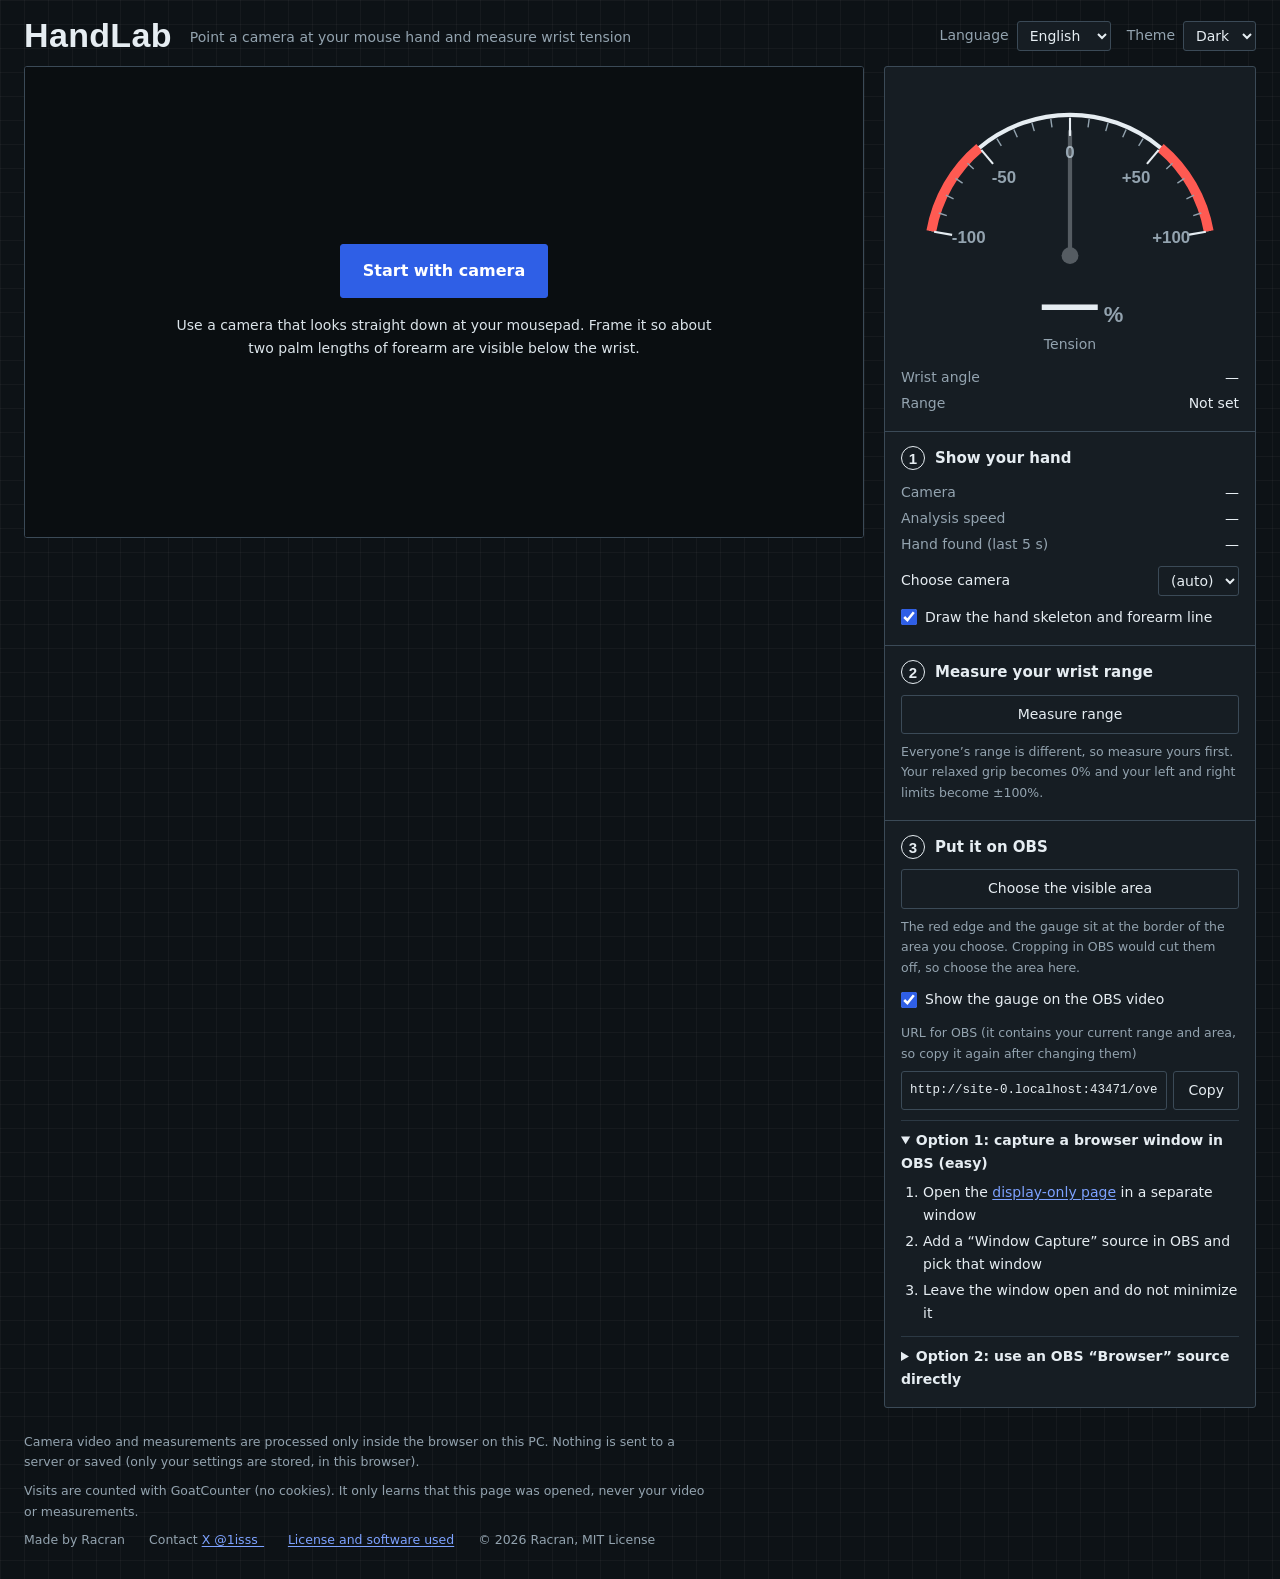
==== index.html @ 4a79c4e6 "Count visits to the control page with GoatCounter (no cookies) Co-Authored-By: Claude Fable 5.2 <nor" ====
<!doctype html>
<html lang="en">
<head>
<meta charset="utf-8">
<meta name="viewport" content="width=device-width, initial-scale=1">
<title>HandLab — measure wrist tension while you aim</title>
<meta name="description" data-t-content="page.desc" content="Point a webcam at your mouse hand and see how far your wrist is bent, live. Everything runs in your browser and no video is sent anywhere. Works as an OBS overlay.">
<meta property="og:title" content="HandLab — measure wrist tension while you aim">
<meta property="og:description" content="Point a webcam at your mouse hand and see how far your wrist is bent, live. Everything runs in your browser and no video is sent anywhere. Works as an OBS overlay.">
<meta property="og:type" content="website">
<meta property="og:url" content="https://aveleage.github.io/handlab/">
<link rel="icon" href="data:image/svg+xml,%3Csvg xmlns='http://www.w3.org/2000/svg' viewBox='0 0 32 32'%3E%3Crect width='32' height='32' rx='4' fill='%23f6f8f9'/%3E%3Cpath d='M5 24a11 11 0 0 1 22 0' fill='none' stroke='%2313232d' stroke-width='3'/%3E%3Cpath d='M16 24l6-13' stroke='%23d12f2a' stroke-width='3' stroke-linecap='round'/%3E%3Ccircle cx='16' cy='24' r='2.6' fill='%2313232d'/%3E%3C/svg%3E">
<script>try { document.documentElement.dataset.theme = (JSON.parse(localStorage.getItem("handlab.v1") || "{}").theme) || "dark"; } catch (e) { document.documentElement.dataset.theme = "dark"; }</script>
<!-- 訪問の回数だけを数える（GoatCounter。Cookie なし）。操作画面にだけ入れる。localhost では数えない（count.js の仕様） -->
<script data-goatcounter="https://racran.goatcounter.com/count" async src="https://gc.zgo.at/count.js"></script>
<link rel="stylesheet" href="style.css">
</head>
<body>
<header class="top">
  <h1 class="wordmark">HandLab</h1>
  <p data-t="head.tagline"></p>
  <div class="prefs">
    <label>Language <select id="langSel"></select></label>
    <label>Theme <select id="themeSel"><option value="dark">Dark</option><option value="light">Light</option></select></label>
  </div>
</header>

<main class="bench">
  <div>
    <div id="stage">
      <canvas id="view"></canvas>
      <div class="dim"></div><div class="dim"></div><div class="dim"></div><div class="dim"></div>
      <div id="cropBox"></div>
      <div id="cover">
        <button class="primary big" id="startBtn" data-t="cover.start"></button>
        <p id="coverText"></p>
      </div>
    </div>
    <div id="notes"></div>
  </div>

  <div class="sheet">
    <!-- 計器：テンション（−100〜+100%）。中央が楽な構え、赤い帯は ±50% より外 -->
    <section class="dial" data-t-title="dial.help">
      <svg id="dial" viewBox="0 0 240 136" role="img" aria-hidden="true"></svg>
      <div class="readout" id="readout"><output id="stTension">—</output><span class="unit">%</span></div>
      <div class="readout-label" data-t="dial.tension"></div>
      <dl class="rows">
        <dt data-t="dial.angle"></dt><dd id="stAngle">—</dd>
        <dt data-t="range.label"></dt><dd id="stRange"></dd>
      </dl>
    </section>

    <section class="step">
      <h2><span class="n">1</span><span data-t="s1.title"></span></h2>
      <dl class="rows">
        <dt data-t="st.cam"></dt><dd id="stCam">—</dd>
        <dt data-t="st.fps"></dt><dd id="stFps">—</dd>
        <dt data-t="st.hit"></dt><dd id="stHit">—</dd>
      </dl>
      <label class="field"><span data-t="cam.pick"></span> <select id="camSel" style="max-width:200px"><option value=""></option></select></label>
      <label class="check"><input type="checkbox" id="skeleton" checked> <span data-t="skeleton.show"></span></label>
      <button class="wide gap" id="stopBtn" style="display:none" data-t="cam.stop" data-t-title="cam.stopTitle"></button>
    </section>

    <section class="step">
      <h2><span class="n">2</span><span data-t="s2.title"></span></h2>
      <div id="calibBox" class="notice" style="display:none;margin-top:0">
        <div id="calibText"></div>
        <div id="calibSub" class="hint"></div>
        <div class="buttons">
          <button id="calibSave" class="primary" data-t="calib.save" style="display:none"></button>
          <button id="calibRetry" data-t="calib.retry" style="display:none"></button>
          <button id="calibCancel" data-t="calib.cancel"></button>
        </div>
      </div>
      <button class="wide" id="calibBtn"></button>
      <p class="hint" data-t="calib.hint"></p>
    </section>

    <section class="step">
      <h2><span class="n">3</span><span data-t="s3.title"></span></h2>
      <button class="wide" id="cropBtn"></button>
      <p class="hint" id="cropHint"></p>
      <label class="check"><input type="checkbox" id="gaugeOn" checked> <span data-t="gauge.on"></span></label>
      <p class="hint gap" data-t="obs.urlHint"></p>
      <div class="copyrow">
        <input type="text" id="obsUrl" readonly>
        <button id="obsCopy" data-t="copy"></button>
      </div>
      <details open>
        <summary data-t="obs.m1.title"></summary>
        <ol>
          <li id="m1s1"></li>
          <li data-t="obs.m1.s2"></li>
          <li data-t="obs.m1.s3"></li>
        </ol>
      </details>
      <details>
        <summary data-t="obs.m2.title"></summary>
        <ol>
          <li><span data-t="obs.m2.s1"></span><br><code>--enable-media-stream --use-fake-ui-for-media-stream</code></li>
          <li data-t="obs.m2.s2"></li>
          <li data-t="obs.m2.s3"></li>
        </ol>
        <p class="hint" data-t="obs.m2.hint"></p>
      </details>
    </section>
  </div>
</main>

<footer class="foot">
  <p data-t="foot.privacy"></p>
  <p data-t="privacy.count"></p>
  <ul>
    <li><span data-t="foot.by"></span> Racran</li>
    <li><span data-t="foot.contact"></span> <a href="https://x.com/1isss_" target="_blank" rel="noopener">X @1isss_</a></li>
    <li><a href="licenses.html" data-t="foot.licenses"></a></li>
    <li>© 2026 Racran, MIT License</li>
  </ul>
</footer>

<script type="module">
import {
  Engine, Rate, render, cleanCrop, loadSettings, saveSettings, settingsToHash,
  tensionPercent, tiltSide, validRange, GLOW_START,
} from "./handlab.js";
import { openSource, listCameras } from "./source.js";
import { LANGS, setLang, getLang, t, applyI18n } from "./i18n.js";

const $ = (id) => document.getElementById(id);
const signed = (v, d = 0) => (v > 0 ? "+" : "") + Number(v).toFixed(d);
const settings = loadSettings();
const state = { angle: null, tension: null, running: false, source: null, switchTo: null };

/* ---------- 言語 ---------- */
// 言語を切り替えたときに出し直せるよう、状態で変わる文言は「キーと値」で覚えておく
const cover = { key: "cover.intro", vars: null };
const notes = new Map();  // id → [キー, 値]
function setCover(key, vars = null) { cover.key = key; cover.vars = vars; $("coverText").textContent = t(key, vars); }
function note(id, key, vars = null) {  // 映像の下に出す注意書き。key が空なら消す
  if (key) notes.set(id, [key, vars]); else notes.delete(id);
  $("notes").replaceChildren(...[...notes.values()].map(([k, v]) => {
    const el = document.createElement("div"); el.className = "notice"; el.textContent = t(k, v); return el;
  }));
}
function refreshTexts() {
  applyI18n();
  document.title = t("page.title");
  setCover(cover.key, cover.vars);
  note();
  cropTexts();
  const auto = $("camSel").querySelector('option[value=""]');
  if (auto) auto.textContent = t("cam.auto");
  persist();
}
for (const [code, name] of Object.entries(LANGS)) { const o = document.createElement("option"); o.value = code; o.textContent = name; $("langSel").append(o); }
$("langSel").value = setLang(settings.lang);
$("langSel").onchange = (e) => { settings.lang = setLang(e.target.value); refreshTexts(); };
// 見た目：既定は黒基調。最初の色は、ちらつかないよう <head> の中で先に決めている
$("themeSel").value = settings.theme === "light" ? "light" : "dark";
$("themeSel").onchange = (e) => { settings.theme = e.target.value; document.documentElement.dataset.theme = settings.theme; persist(); };

/* ---------- 計器 ---------- */
const SWEEP = 80;  // 針の振れ幅（度）。±100% がこの角度
const CX = 120, CY = 124, R = 100;
function buildDial() {
  const at = (pct, r) => { const a = (pct / 100) * SWEEP * Math.PI / 180; return [CX + r * Math.sin(a), CY - r * Math.cos(a)]; };
  const arc = (from, to, cls) => { const [x0, y0] = at(from, R), [x1, y1] = at(to, R); return `<path class="arc ${cls}" d="M${x0} ${y0}A${R} ${R} 0 0 1 ${x1} ${y1}"/>`; };
  let s = arc(-100, 100, "") + arc(-100, -GLOW_START, "hot") + arc(GLOW_START, 100, "hot");
  for (let p = -100; p <= 100; p += 10) {
    const major = p % 50 === 0, [x0, y0] = at(p, R - 2), [x1, y1] = at(p, R - (major ? 15 : 8));
    s += `<line class="tick ${major ? "" : "minor"}" x1="${x0}" y1="${y0}" x2="${x1}" y2="${y1}"/>`;
    if (major) { const [x, y] = at(p, R - 27); s += `<text x="${x}" y="${y + 4}">${p > 0 ? "+" : ""}${p}</text>`; }
  }
  s += `<g id="needle" class="idle selftest"><line x1="${CX}" y1="${CY}" x2="${CX}" y2="${CY - R + 12}"/><circle cx="${CX}" cy="${CY}" r="6"/></g>`;
  $("dial").innerHTML = s;
  $("needle").addEventListener("animationend", () => $("needle").classList.remove("selftest"));
}
function showDial(tension) {
  const needle = $("needle"), hot = tension != null && Math.abs(tension) > GLOW_START;
  $("stTension").textContent = tension == null ? "—" : signed(tension);
  $("readout").classList.toggle("hot", hot);
  if (needle.classList.contains("selftest")) return;  // 最初の一振りの間は針に触らない
  needle.classList.toggle("idle", tension == null);
  needle.classList.toggle("hot", hot);
  needle.style.transform = `rotate(${((tension || 0) / 100) * SWEEP}deg)`;
}
buildDial();

/* ---------- 設定の保存と、OBS 用の URL ---------- */
function persist() {
  saveSettings(settings);
  const url = new URL("overlay.html", location.href);
  url.search = "";
  url.hash = settingsToHash({ ...settings, lang: getLang() });  // OBS の中でも同じ言語で出るように、言語は必ず入れる
  $("obsUrl").value = url.href;
  $("m1s1").innerHTML = t("obs.m1.s1", { a: `<a href="${url.href.replace(/"/g, "&quot;")}" target="_blank" rel="noopener">`, z: "</a>" });
  const r = settings.range;
  $("stRange").textContent = r ? t("range.value", { min: signed(r.min), max: signed(r.max), neutral: signed(r.neutral) }) : t("range.unset");
  $("calibBtn").textContent = t(r ? "calib.again" : "calib.start");
  $("calibBtn").classList.toggle("primary", state.running && !r);  // 青いボタンは「次にやること」ひとつだけにする
}
$("skeleton").checked = settings.skeleton !== false;
$("gaugeOn").checked = settings.gauge !== false;
$("skeleton").onchange = (e) => { settings.skeleton = e.target.checked; persist(); };
$("gaugeOn").onchange = (e) => { settings.gauge = e.target.checked; persist(); };
$("obsUrl").onfocus = (e) => e.target.select();
$("obsCopy").onclick = async () => {
  try { await navigator.clipboard.writeText($("obsUrl").value); } catch (e) { $("obsUrl").select(); document.execCommand("copy"); }
  $("obsCopy").textContent = t("copied");
  setTimeout(() => { $("obsCopy").textContent = t("copy"); }, 1500);
};

/* ---------- 映像の解析 ---------- */
const rate = new Rate(), hits = [];
function showStatus(res) {
  $("stFps").textContent = `${rate.fps.toFixed(1)} fps`;
  const now = performance.now();
  hits.push([now, res && res.points ? 1 : 0]);
  while (hits.length && hits[0][0] < now - 5000) hits.shift();
  $("stHit").textContent = `${(hits.reduce((a, h) => a + h[1], 0) / hits.length * 100).toFixed(0)} %`;
  $("stAngle").textContent = state.angle == null ? "—" : `${signed(state.angle, 1)}°`;
  showDial(state.tension);
}

async function refreshCameras() {
  const labels = await listCameras();
  const sel = $("camSel");
  sel.innerHTML = '<option value=""></option>';
  sel.firstChild.textContent = t("cam.auto");
  for (const label of labels) { const o = document.createElement("option"); o.value = o.textContent = label; sel.append(o); }
  sel.value = labels.includes(settings.camera) ? settings.camera : "";
}
$("camSel").onchange = (e) => { settings.camera = e.target.value; persist(); state.switchTo = e.target.value; };

async function start() {
  $("startBtn").disabled = true;
  let engine;
  try {
    engine = await Engine.create({ onProgress: (k) => k && setCover("cover." + k) });
  } catch (e) {
    setCover("cover.modelFail", { msg: e.message || e });
    $("startBtn").disabled = false;
    return;
  }
  setCover("cover.opening");
  try {
    state.source = await openSource(settings.camera);
  } catch (e) {
    if (e.name === "NotReadableError" || e.name === "AbortError") setCover("cover.noFrames", { name: e.name });
    else setCover("cover.denied", { detail: `${e.name || ""} ${e.message || e}`.trim() });
    $("startBtn").disabled = false;
    return;
  }
  $("cover").style.display = "none";
  $("stopBtn").style.display = "";
  $("stCam").textContent = state.source.label;
  if (state.source.kind === "camera") refreshCameras();
  note("delegate", engine.delegate === "CPU" ? "note.cpu" : "");
  state.running = true;
  persist();
  for (;;) {
    if (state.switchTo !== null) {  // カメラの切り替え
      const label = state.switchTo; state.switchTo = null;
      try { const next = await openSource(label); state.source.stop(); state.source = next; $("stCam").textContent = next.label; note("cam", ""); }
      catch (e) { note("cam", "note.camFail", { msg: e.message || e }); }
    }
    if (state.stop) {  // 「カメラを止める」：カメラを放して、最初の画面に戻る
      state.stop = false; state.running = false;
      state.source.stop(); state.source = null; state.angle = state.tension = null;
      $("cover").style.display = ""; $("stopBtn").style.display = "none"; $("startBtn").disabled = false;
      $("stCam").textContent = "—"; $("stAngle").textContent = "—";
      showDial(null);
      persist();
      setCover("cover.stopped");
      return;
    }
    const frame = await state.source.next();
    let res = null;
    try { res = await engine.analyze(frame.image, frame.width, frame.height); } catch (e) { /* 1 コマ失敗しても続ける */ }
    rate.tick();
    const range = settings.range;
    state.angle = res ? res.angle : null;
    state.tension = state.angle != null && range ? tensionPercent(state.angle, range) : null;
    const side = state.tension != null ? tiltSide(res.points[0], res.forearm, state.tension) : null;
    $("stage").style.setProperty("--ar", frame.width / frame.height);
    // 操作画面では映像の全体を出す（OBS に映す範囲は、白い枠で示す）
    render($("view"), frame.image, frame.width, frame.height, res, { skeleton: settings.skeleton, tension: state.tension, side });
    showStatus(res);
    $("stCam").title = state.source.info();
    if (frame.release) frame.release();
  }
}
$("startBtn").onclick = start;
$("stopBtn").onclick = () => { state.stop = true; };

/* ---------- 可動域の測定：楽な構え（中立）→ 左右の限界まで往復（上限・下限） ---------- */
const CALIB = { ready: 3, neutral: 2, sweep: 9 };  // 各段階の秒数
let calib = null;
const pct = (sorted, p) => sorted[Math.min(sorted.length - 1, Math.max(0, Math.round(p * (sorted.length - 1))))];
function startCalib() {
  if (!state.running) { alert(t("calib.needStart")); return; }
  calib = { phase: "ready", until: performance.now() + CALIB.ready * 1000, neutral: [], sweep: [], result: null, text: null, sub: null };
  $("calibBox").style.display = ""; $("calibSave").style.display = "none"; $("calibRetry").style.display = "none"; $("calibBtn").style.display = "none";
}
function endCalib() { calib = null; $("calibBox").style.display = "none"; $("calibBtn").style.display = ""; }
function calibTick() {
  if (!calib) return;
  if (calib.phase === "done") {  // 結果の文言（言語を切り替えても出し直せるよう、毎回キーから作る）
    $("calibText").textContent = t(...calib.text); $("calibSub").textContent = t(...calib.sub);
    return;
  }
  const left = Math.max(0, (calib.until - performance.now()) / 1000), a = state.angle, s = Math.ceil(left);
  $("calibSub").textContent = a == null ? t("calib.nowNone") : t("calib.now", { a: signed(a, 1) });
  $("calibText").textContent = t("calib." + calib.phase, { s });
  if (calib.phase === "ready") {
    if (left <= 0) { calib.phase = "neutral"; calib.until = performance.now() + CALIB.neutral * 1000; }
  } else if (calib.phase === "neutral") {
    if (a != null) calib.neutral.push(a);
    if (left <= 0) { calib.phase = "sweep"; calib.until = performance.now() + CALIB.sweep * 1000; }
  } else if (calib.phase === "sweep") {
    if (a != null) calib.sweep.push(a);
    if (left <= 0) finishCalib();
  }
}
function finishCalib() {
  calib.phase = "done";
  $("calibRetry").style.display = "";
  const n = calib.neutral.slice().sort((x, y) => x - y), s = calib.sweep.slice().sort((x, y) => x - y);
  if (n.length < 5 || s.length < 25) { calib.text = ["calib.fail"]; calib.sub = ["calib.failSub"]; return; }
  // 一瞬の外れ値に引っ張られないよう、両端は上下 3% を除いた値を使う
  const r = { min: pct(s, 0.03), neutral: pct(n, 0.5), max: pct(s, 0.97) };
  const shown = { min: signed(r.min, 1), neutral: signed(r.neutral, 1), max: signed(r.max, 1) };
  if (!validRange(r)) { calib.text = ["calib.small", shown]; calib.sub = ["calib.smallSub"]; return; }
  calib.result = r;
  calib.text = ["calib.result", shown]; calib.sub = ["calib.resultSub"];
  $("calibSave").style.display = "";
}
$("calibBtn").onclick = startCalib;
$("calibRetry").onclick = startCalib;
$("calibCancel").onclick = endCalib;
$("calibSave").onclick = () => { settings.range = validRange(calib.result); persist(); endCalib(); };
setInterval(calibTick, 100);

/* ---------- OBS に映す範囲：角は 2 辺まとめて、辺は 1 辺だけ、枠の中は移動 ---------- */
const MIN_KEEP = 0.05;  // 残す最小の割合
const box = $("cropBox"), dims = document.querySelectorAll(".dim");
for (const k of ["l", "t", "r", "b", "nw", "ne", "sw", "se"]) { const h = document.createElement("div"); h.className = "hd " + k; h.dataset.k = k; box.append(h); }
function placeBox() {
  const c = settings.crop;
  box.style.left = c.l * 100 + "%"; box.style.top = c.t * 100 + "%"; box.style.right = c.r * 100 + "%"; box.style.bottom = c.b * 100 + "%";
  dims[0].style.cssText = `left:0;top:0;right:0;height:${c.t * 100}%`;
  dims[1].style.cssText = `left:0;bottom:0;right:0;height:${c.b * 100}%`;
  dims[2].style.cssText = `left:0;top:${c.t * 100}%;bottom:${c.b * 100}%;width:${c.l * 100}%`;
  dims[3].style.cssText = `right:0;top:${c.t * 100}%;bottom:${c.b * 100}%;width:${c.r * 100}%`;
}
function dragged(kind, start, dx, dy) {
  const c = { ...start }, lim = (v, max) => Math.min(Math.max(v, 0), max);
  if (kind !== "move") {
    if (kind.includes("w") || kind === "l") c.l = lim(start.l + dx, 1 - MIN_KEEP - start.r);
    if (kind.includes("e") || kind === "r") c.r = lim(start.r - dx, 1 - MIN_KEEP - start.l);
    if (kind.includes("n") || kind === "t") c.t = lim(start.t + dy, 1 - MIN_KEEP - start.b);
    if (kind.includes("s") || kind === "b") c.b = lim(start.b - dy, 1 - MIN_KEEP - start.t);
  } else {  // 枠ごと移動（大きさは変えない）
    const mx = lim(start.l + dx, start.l + start.r) - start.l, my = lim(start.t + dy, start.t + start.b) - start.t;
    c.l = start.l + mx; c.r = start.r - mx; c.t = start.t + my; c.b = start.b - my;
  }
  return c;
}
let drag = null;
box.addEventListener("pointerdown", (e) => {
  drag = { kind: e.target.dataset.k || "move", x: e.clientX, y: e.clientY, start: { ...settings.crop } };
  box.setPointerCapture(e.pointerId); e.preventDefault();
});
box.addEventListener("pointermove", (e) => {
  if (!drag) return;
  const r = $("stage").getBoundingClientRect();
  settings.crop = cleanCrop(dragged(drag.kind, drag.start, (e.clientX - drag.x) / r.width, (e.clientY - drag.y) / r.height));
  placeBox();
});
const endDrag = () => { if (drag) { drag = null; persist(); } };
box.addEventListener("pointerup", endDrag); box.addEventListener("pointercancel", endDrag);
function cropTexts() {
  const on = $("stage").classList.contains("edit");
  $("cropBtn").textContent = t(on ? "crop.done" : "crop.start");
  $("cropHint").textContent = t(on ? "crop.editHint" : "crop.hint");
  if (on) {
    const reset = document.createElement("button");
    reset.textContent = t("crop.reset"); reset.style.marginLeft = "8px"; reset.style.padding = "2px 10px";
    reset.onclick = () => { settings.crop = { l: 0, t: 0, r: 0, b: 0 }; placeBox(); persist(); };
    $("cropHint").append(reset);
  }
}
$("cropBtn").onclick = () => { $("stage").classList.toggle("edit"); cropTexts(); placeBox(); };
placeBox();

/* ---------- 始める ---------- */
refreshTexts();
showDial(null);
if (!navigator.mediaDevices || !navigator.mediaDevices.getUserMedia) setCover("cover.needHttps");
// 開発用の入力（localhost だけ）のときは自動で始める
if (["localhost", "127.0.0.1", "[::1]"].includes(location.hostname) && new URLSearchParams(location.search).has("frames")) start();
</script>
</body>
</html>
---- style.css ----
/* HandLab の見た目。
   考え方：関節の角度を測る器具（ゴニオメーター）と、実験室の方眼紙。
   - 主役は半円の計器（テンション）ひとつ。ほかは静かにする
   - 色は 5 つ：台（方眼紙）、紙、インク、コバルト（操作できるもの）、赤（テンションが高い）
   - 数字と題字は Bahnschrift（Windows に入っている DIN 系の書体。計器の目盛りの字に近い）。本文は各言語のシステム書体 */
/* 既定は黒基調（夜の計器盤）。Theme を Light にすると、明るい紙の色になる */
:root {
  color-scheme: dark;
  --bench: #0d1216;   /* 台 */
  --sheet: #161d23;   /* 紙 */
  --ink: #e6edf2;     /* 字と、計器の線 */
  --soft: #93a3af;    /* 補足の字 */
  --rule: #2c3944;    /* 罫線 */
  --edge: #3b4a57;    /* 紙や部品の縁 */
  --blue: #7da2ff;    /* リンクと、選択の印 */
  --primary: #2f5fe6; /* 「次にやること」のボタン */
  --primary-hover: #416ff0;
  --hover: #212b34;   /* ボタンに乗ったとき */
  --code: #232e37;    /* コードの地 */
  --notice: #1b2740;  /* お知らせの地 */
  --cover: #0a0e11;   /* 始める前の映像の地 */
  --red: #ff5a52;     /* テンションが高い */
  --grid: rgba(255, 255, 255, .035);
}
:root[data-theme="light"] {
  color-scheme: light;
  --bench: #dce3e8;
  --sheet: #f6f8f9;
  --ink: #13232d;
  --soft: #55697a;
  --rule: #aebbc4;
  --edge: #13232d;
  --blue: #1d4ed8;
  --primary: #1d4ed8;
  --primary-hover: #1a43bb;
  --hover: #ffffff;
  --code: #e7ecef;
  --notice: #e9eef8;
  --cover: #13232d;
  --red: #d12f2a;
  --grid: rgba(19, 35, 45, .06);
}
:root {
  --num: Bahnschrift, "DIN Alternate", "Roboto Condensed", "Arial Narrow", sans-serif;
  --body: "Segoe UI", system-ui, sans-serif;
}
:lang(ja) { --body: "Yu Gothic UI", "Hiragino Sans", Meiryo, sans-serif; }
:lang(zh-Hans) { --body: "Microsoft YaHei UI", "PingFang SC", "Noto Sans SC", sans-serif; }
:lang(ko) { --body: "Malgun Gothic", "Apple SD Gothic Neo", "Noto Sans KR", sans-serif; }

* { box-sizing: border-box; }
body {
  margin: 0; color: var(--ink); font: 14px/1.65 var(--body);
  background-color: var(--bench);
  background-image: linear-gradient(var(--grid) 1px, transparent 1px), linear-gradient(90deg, var(--grid) 1px, transparent 1px);
  background-size: 24px 24px;
}
a { color: var(--blue); text-underline-offset: 2px; }
:focus-visible { outline: 2px solid var(--blue); outline-offset: 2px; }

/* 題字 */
.top { display: flex; align-items: flex-end; gap: 18px; padding: 18px 24px 14px; flex-wrap: wrap; }
.wordmark { font: 600 34px/1 var(--num); font-stretch: 80%; letter-spacing: .01em; margin: 0; }
.wordmark a { color: inherit; text-decoration: none; }
.top p { margin: 0 0 3px; color: var(--soft); flex: 1; min-width: 200px; }
.prefs { display: flex; align-items: center; gap: 16px; color: var(--soft); margin-bottom: 1px; flex-wrap: wrap; }
.prefs label { display: flex; align-items: center; gap: 8px; }

/* 操作するもの */
button, select, input[type=text] { font: inherit; color: var(--ink); background: var(--sheet); border: 1.5px solid var(--edge); border-radius: 3px; }
button { padding: 7px 14px; cursor: pointer; }
button:hover { background: var(--hover); }
button.primary { background: var(--primary); border-color: var(--primary); color: #fff; font-weight: 600; }
button.primary:hover { background: var(--primary-hover); }
button.big { padding: 13px 22px; font-size: 16px; }
button.wide { width: 100%; }
button:disabled { opacity: .5; cursor: default; }
select { padding: 5px 8px; min-width: 0; }
input[type=text] { padding: 6px 8px; min-width: 0; }
input[type=checkbox] { accent-color: var(--primary); width: 16px; height: 16px; margin: 0; }
code { font: 12.5px/1.5 Consolas, "Cascadia Mono", monospace; background: var(--code); padding: 1px 5px; border-radius: 2px; word-break: break-all; }

/* 配置：左に映像、右に 1 枚の紙（計器 → 手順 1・2・3） */
.bench { display: grid; grid-template-columns: minmax(0, 1fr) 372px; gap: 20px; padding: 0 24px 20px; align-items: start; }
.bench > div:first-child { position: sticky; top: 12px; }  /* 右の紙を下まで読んでも、映像は見えたままにする */
@media (max-width: 940px) { .bench { grid-template-columns: 1fr; } .bench > div:first-child { position: static; } }
.sheet { background: var(--sheet); border: 1.5px solid var(--edge); border-radius: 3px; }
.sheet > section { padding: 14px 16px 16px; border-top: 1.5px solid var(--edge); }
.sheet > section:first-child { border-top: 0; }
.step h2 { display: flex; align-items: center; gap: 10px; font-size: 15px; font-weight: 600; margin: 0 0 10px; }
.step h2 .n { font: 600 15px/1 var(--num); width: 24px; height: 24px; border: 1.5px solid var(--ink); border-radius: 50%;
  display: grid; place-items: center; flex: none; padding-top: 1px; }
.hint { color: var(--soft); font-size: 12.5px; margin: 8px 0 0; }
.rows { display: grid; grid-template-columns: auto 1fr; gap: 3px 12px; margin: 0; }
.rows dt { color: var(--soft); }
.rows dd { margin: 0; text-align: right; font-variant-numeric: tabular-nums; overflow-wrap: anywhere; }
.field { display: flex; align-items: center; justify-content: space-between; gap: 10px; margin-top: 10px; }
.check { display: flex; align-items: center; gap: 8px; margin-top: 10px; cursor: pointer; }
.gap { margin-top: 12px; }
.notice { border-left: 4px solid var(--blue); background: var(--notice); padding: 8px 12px; margin-top: 10px; }
.notice .hint { margin-top: 4px; }
.notice .buttons { display: flex; gap: 8px; margin-top: 10px; flex-wrap: wrap; }
.copyrow { display: flex; gap: 6px; margin-top: 6px; }
.copyrow input { flex: 1; font: 12.5px/1.4 Consolas, monospace; }
details { margin-top: 10px; border-top: 1px solid var(--rule); padding-top: 8px; }
summary { cursor: pointer; font-weight: 600; }
ol { margin: 6px 0 0; padding-left: 22px; }
ol li { margin: 3px 0; }

/* 計器（テンション） */
.dial svg { display: block; width: 100%; max-width: 340px; height: auto; margin: 0 auto; }
.dial .arc { fill: none; stroke: var(--ink); stroke-width: 3; }
.dial .arc.hot { stroke: var(--red); stroke-width: 7; }
.dial .tick { stroke: var(--ink); stroke-width: 1.5; }
.dial .tick.minor { stroke: var(--soft); stroke-width: 1; }
.dial text { font: 600 12px var(--num); fill: var(--soft); text-anchor: middle; }
.dial #needle { transform-origin: 120px 124px; }
.dial #needle line { stroke: var(--ink); stroke-width: 3; stroke-linecap: round; }
.dial #needle circle { fill: var(--ink); }
.dial #needle.idle { opacity: .3; }
.dial #needle.hot line { stroke: var(--red); }
.dial #needle.hot circle { fill: var(--red); }
@keyframes selftest { 0% { transform: rotate(0deg); } 35% { transform: rotate(-80deg); } 75% { transform: rotate(80deg); } 100% { transform: rotate(0deg); } }
@media (prefers-reduced-motion: no-preference) { .dial #needle.selftest { animation: selftest 1.5s cubic-bezier(.5, 0, .3, 1) .25s both; } }
.readout { display: flex; align-items: baseline; justify-content: center; gap: 6px; margin-top: 2px; }
.readout output { font: 600 56px/1 var(--num); font-stretch: 80%; font-variant-numeric: tabular-nums; min-width: 2.6ch; text-align: right; }
.readout .unit { font: 600 22px/1 var(--num); color: var(--soft); }
.readout.hot output { color: var(--red); }
.readout-label { text-align: center; color: var(--soft); margin: 2px 0 10px; }

/* 映像 */
#stage { position: relative; background: #000; border: 1.5px solid var(--edge); border-radius: 3px; overflow: hidden;
  aspect-ratio: var(--ar, 1.7778); margin: 0 auto; width: min(100%, calc(max(260px, 100vh - 150px) * var(--ar, 1.7778))); user-select: none; }
#view { display: block; width: 100%; height: 100%; }
#cover { position: absolute; inset: 0; display: flex; flex-direction: column; align-items: center; justify-content: center; gap: 16px;
  text-align: center; padding: 24px; background: var(--cover); color: #dbe4ea; }
#cover p { margin: 0; max-width: 540px; }
#notes .notice { margin-top: 12px; background: var(--sheet); border: 1.5px solid var(--edge); border-left: 4px solid var(--blue); border-radius: 3px; }
/* OBS に映す範囲の枠 */
#cropBox { position: absolute; display: none; outline: 2px solid #fff; box-shadow: 0 0 0 1px #000; cursor: move; touch-action: none; }
.dim { position: absolute; display: none; background: rgba(0, 0, 0, .6); pointer-events: none; }
#stage.edit #cropBox, #stage.edit .dim { display: block; }
#stage.edit { overflow: visible; }  /* 端にある角のつまみが切れないように */
.hd { position: absolute; background: #fff; border: 1px solid #000; border-radius: 2px; }
.hd:hover { background: var(--blue); }
.hd.l, .hd.r { width: 10px; height: 44px; top: calc(50% - 22px); cursor: ew-resize; }
.hd.t, .hd.b { height: 10px; width: 44px; left: calc(50% - 22px); cursor: ns-resize; }
.hd.l { left: -6px; } .hd.r { right: -6px; } .hd.t { top: -6px; } .hd.b { bottom: -6px; }
.hd.nw, .hd.ne, .hd.sw, .hd.se { width: 16px; height: 16px; }
.hd.nw { left: -9px; top: -9px; cursor: nwse-resize; } .hd.se { right: -9px; bottom: -9px; cursor: nwse-resize; }
.hd.ne { right: -9px; top: -9px; cursor: nesw-resize; } .hd.sw { left: -9px; bottom: -9px; cursor: nesw-resize; }

/* 下の欄 */
.foot { padding: 4px 24px 28px; color: var(--soft); font-size: 12.5px; }
.foot p { margin: 0 0 8px; max-width: 86ch; }
.foot ul { list-style: none; margin: 0; padding: 0; display: flex; flex-wrap: wrap; gap: 4px 24px; }

/* 文章のページ（ライセンス） */
.doc { max-width: 780px; margin: 0 auto; padding: 0 24px 48px; }
.doc .sheet { padding: 6px 22px 22px; }
.doc h1 { font-size: 22px; margin: 18px 0 4px; }
.doc h2 { font-size: 15px; margin: 26px 0 6px; }
.doc p { margin: 6px 0; }
.doc table { border-collapse: collapse; width: 100%; }
.doc th, .doc td { text-align: left; padding: 7px 12px 7px 0; border-bottom: 1px solid var(--rule); vertical-align: top; }
.doc th { color: var(--soft); font-weight: 600; border-bottom: 1.5px solid var(--edge); }
.doc pre { white-space: pre-wrap; font: 12.5px/1.6 Consolas, "Cascadia Mono", monospace; background: var(--code); padding: 12px 14px; border-radius: 2px; margin: 8px 0 0; }
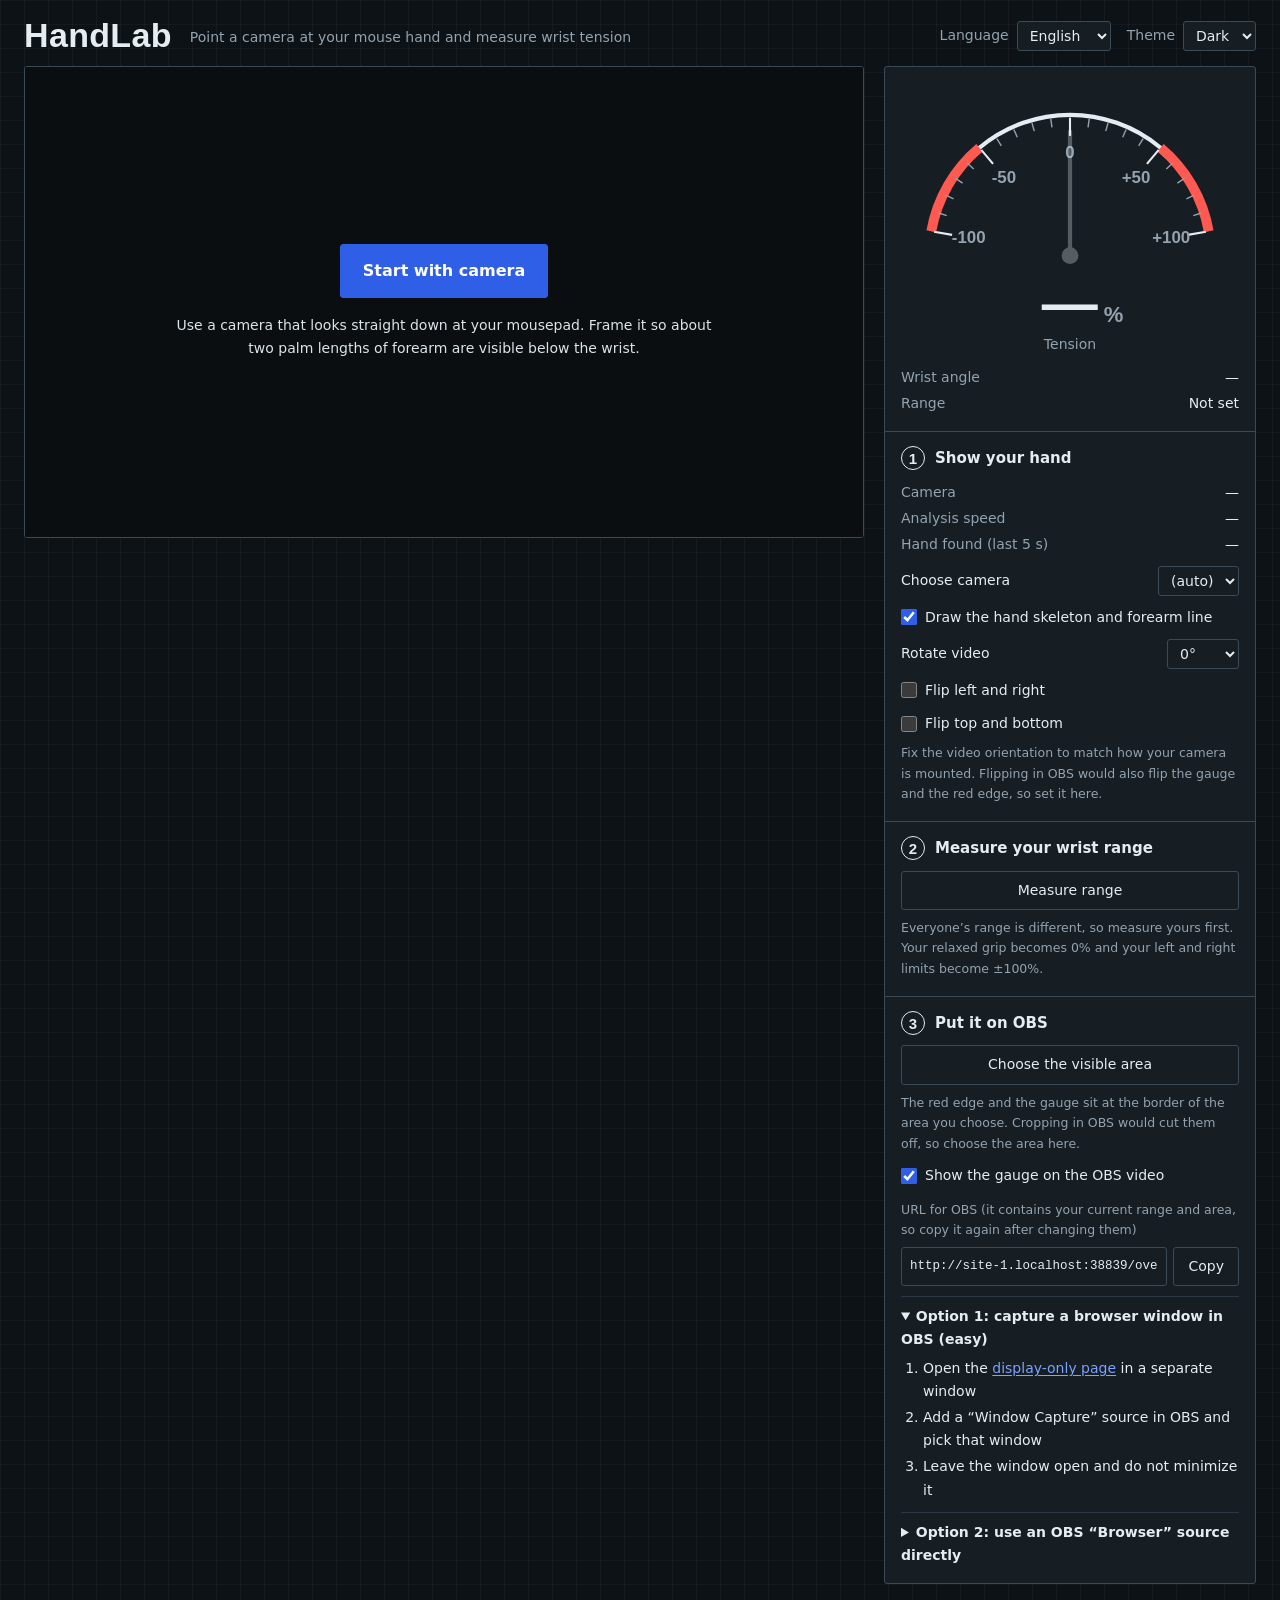
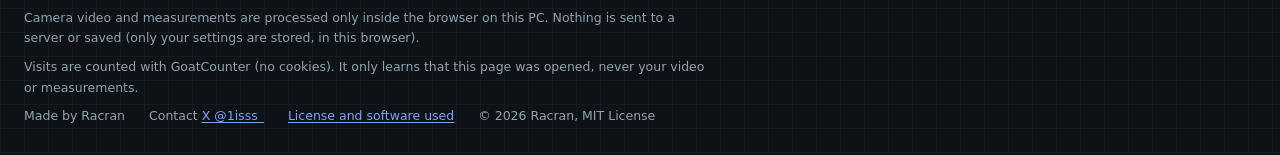
==== commit a251d823: "Rotate and flip the camera image inside the app Flipping in OBS also flips the gauge and the red edg" ====
--- a/index.html
+++ b/index.html
@@ -60,6 +60,10 @@
       </dl>
       <label class="field"><span data-t="cam.pick"></span> <select id="camSel" style="max-width:200px"><option value=""></option></select></label>
       <label class="check"><input type="checkbox" id="skeleton" checked> <span data-t="skeleton.show"></span></label>
+      <label class="field"><span data-t="orient.rot"></span> <select id="rotSel"><option value="0">0°</option><option value="90">90°</option><option value="180">180°</option><option value="270">270°</option></select></label>
+      <label class="check"><input type="checkbox" id="flipH"> <span data-t="orient.fh"></span></label>
+      <label class="check"><input type="checkbox" id="flipV"> <span data-t="orient.fv"></span></label>
+      <p class="hint" data-t="orient.hint"></p>
       <button class="wide gap" id="stopBtn" style="display:none" data-t="cam.stop" data-t-title="cam.stopTitle"></button>
     </section>
 
@@ -123,7 +127,7 @@
 <script type="module">
 import {
   Engine, Rate, render, cleanCrop, loadSettings, saveSettings, settingsToHash,
-  tensionPercent, tiltSide, validRange, GLOW_START,
+  tensionPercent, tiltSide, validRange, GLOW_START, orientFrame, mirrorRange,
 } from "./handlab.js";
 import { openSource, listCameras } from "./source.js";
 import { LANGS, setLang, getLang, t, applyI18n } from "./i18n.js";
@@ -205,6 +209,26 @@
 $("gaugeOn").checked = settings.gauge !== false;
 $("skeleton").onchange = (e) => { settings.skeleton = e.target.checked; persist(); };
 $("gaugeOn").onchange = (e) => { settings.gauge = e.target.checked; persist(); };
+/* 映像の向き：回してから裏返す。解析も描画も、向きを直した後の映像の上で行う */
+const orientCanvas = document.createElement("canvas");
+$("rotSel").value = String(settings.orient.rot);
+$("flipH").checked = settings.orient.fh;
+$("flipV").checked = settings.orient.fv;
+$("rotSel").onchange = (e) => {
+  settings.orient = { ...settings.orient, rot: Number(e.target.value) };
+  settings.crop = { l: 0, t: 0, r: 0, b: 0 };  // 縦横が変わるので、映す範囲は全体に戻す
+  placeBox(); persist();
+};
+// 裏返したら、映す範囲も同じ向きに裏返す。鏡像になると手首の角度の正負が逆になるので、可動域も入れ替える
+const flip = (key, a, b) => (e) => {
+  settings.orient = { ...settings.orient, [key]: e.target.checked };
+  const c = settings.crop;
+  settings.crop = { ...c, [a]: c[b], [b]: c[a] };
+  settings.range = mirrorRange(settings.range);
+  placeBox(); persist();
+};
+$("flipH").onchange = flip("fh", "l", "r");
+$("flipV").onchange = flip("fv", "t", "b");
 $("obsUrl").onfocus = (e) => e.target.select();
 $("obsCopy").onclick = async () => {
   try { await navigator.clipboard.writeText($("obsUrl").value); } catch (e) { $("obsUrl").select(); document.execCommand("copy"); }
@@ -276,7 +300,8 @@
       setCover("cover.stopped");
       return;
     }
-    const frame = await state.source.next();
+    const raw = await state.source.next();
+    const frame = orientFrame(orientCanvas, raw.image, raw.width, raw.height, settings.orient);
     let res = null;
     try { res = await engine.analyze(frame.image, frame.width, frame.height); } catch (e) { /* 1 コマ失敗しても続ける */ }
     rate.tick();
@@ -289,7 +314,7 @@
     render($("view"), frame.image, frame.width, frame.height, res, { skeleton: settings.skeleton, tension: state.tension, side });
     showStatus(res);
     $("stCam").title = state.source.info();
-    if (frame.release) frame.release();
+    if (raw.release) raw.release();
   }
 }
 $("startBtn").onclick = start;
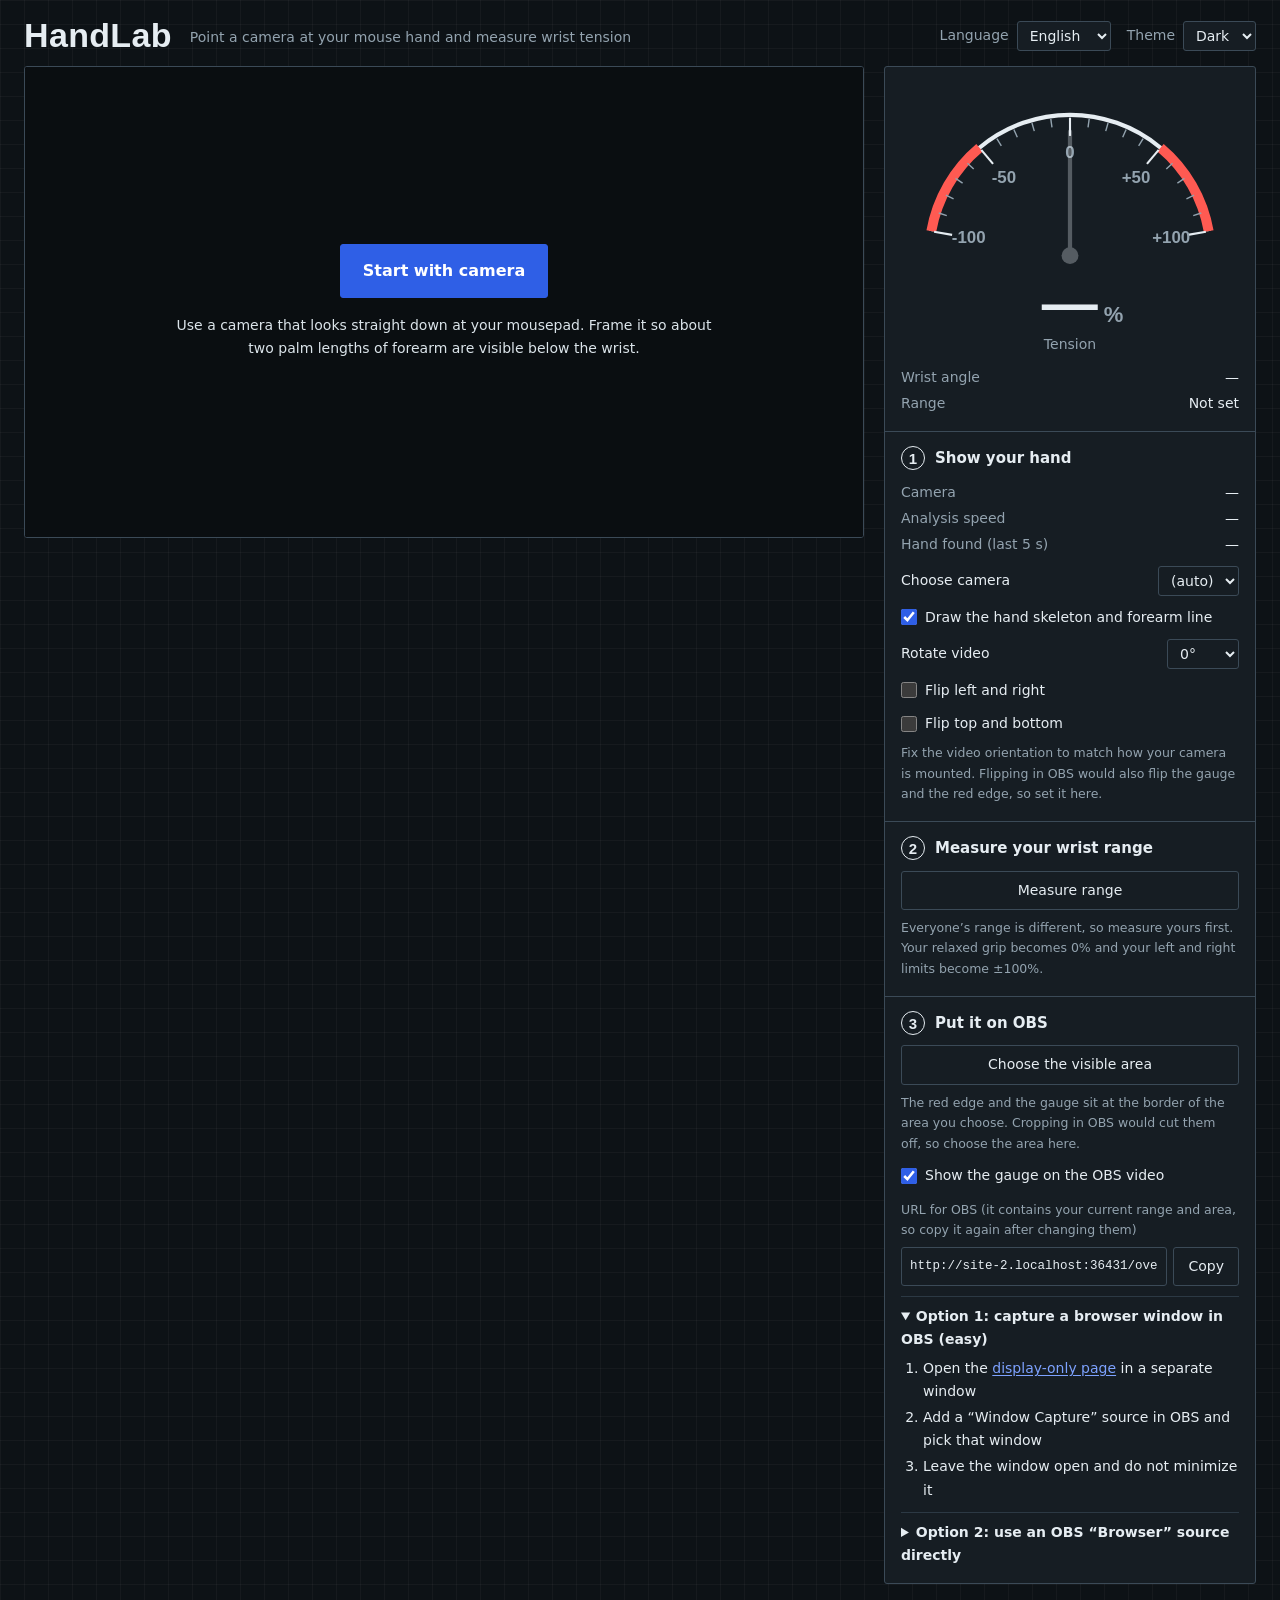
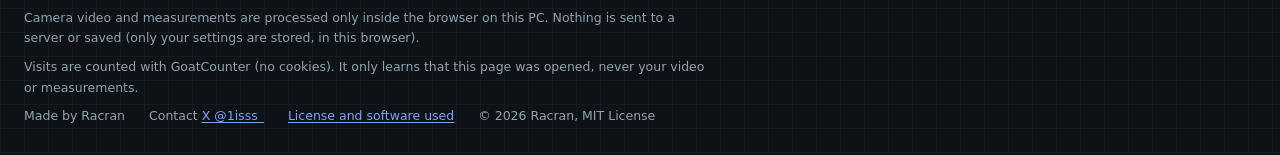
==== commit 586cc1ab: "Stamp script and style URLs so updates never mix old and new files A page that loaded a cached older" ====
--- a/index.html
+++ b/index.html
@@ -1,6 +1,7 @@
 <!doctype html>
 <html lang="en">
 <head>
+<script type="importmap">{"imports":{"./handlab.js":"./handlab.js?v=4067dc9c","./source.js":"./source.js?v=4067dc9c","./i18n.js":"./i18n.js?v=4067dc9c","./strings.js":"./strings.js?v=4067dc9c"}}</script>
 <meta charset="utf-8">
 <meta name="viewport" content="width=device-width, initial-scale=1">
 <title>HandLab — measure wrist tension while you aim</title>
@@ -13,7 +14,7 @@
 <script>try { document.documentElement.dataset.theme = (JSON.parse(localStorage.getItem("handlab.v1") || "{}").theme) || "dark"; } catch (e) { document.documentElement.dataset.theme = "dark"; }</script>
 <!-- 訪問の回数だけを数える（GoatCounter。Cookie なし）。操作画面にだけ入れる。localhost では数えない（count.js の仕様） -->
 <script data-goatcounter="https://racran.goatcounter.com/count" async src="https://gc.zgo.at/count.js"></script>
-<link rel="stylesheet" href="style.css">
+<link rel="stylesheet" href="style.css?v=4067dc9c">
 </head>
 <body>
 <header class="top">
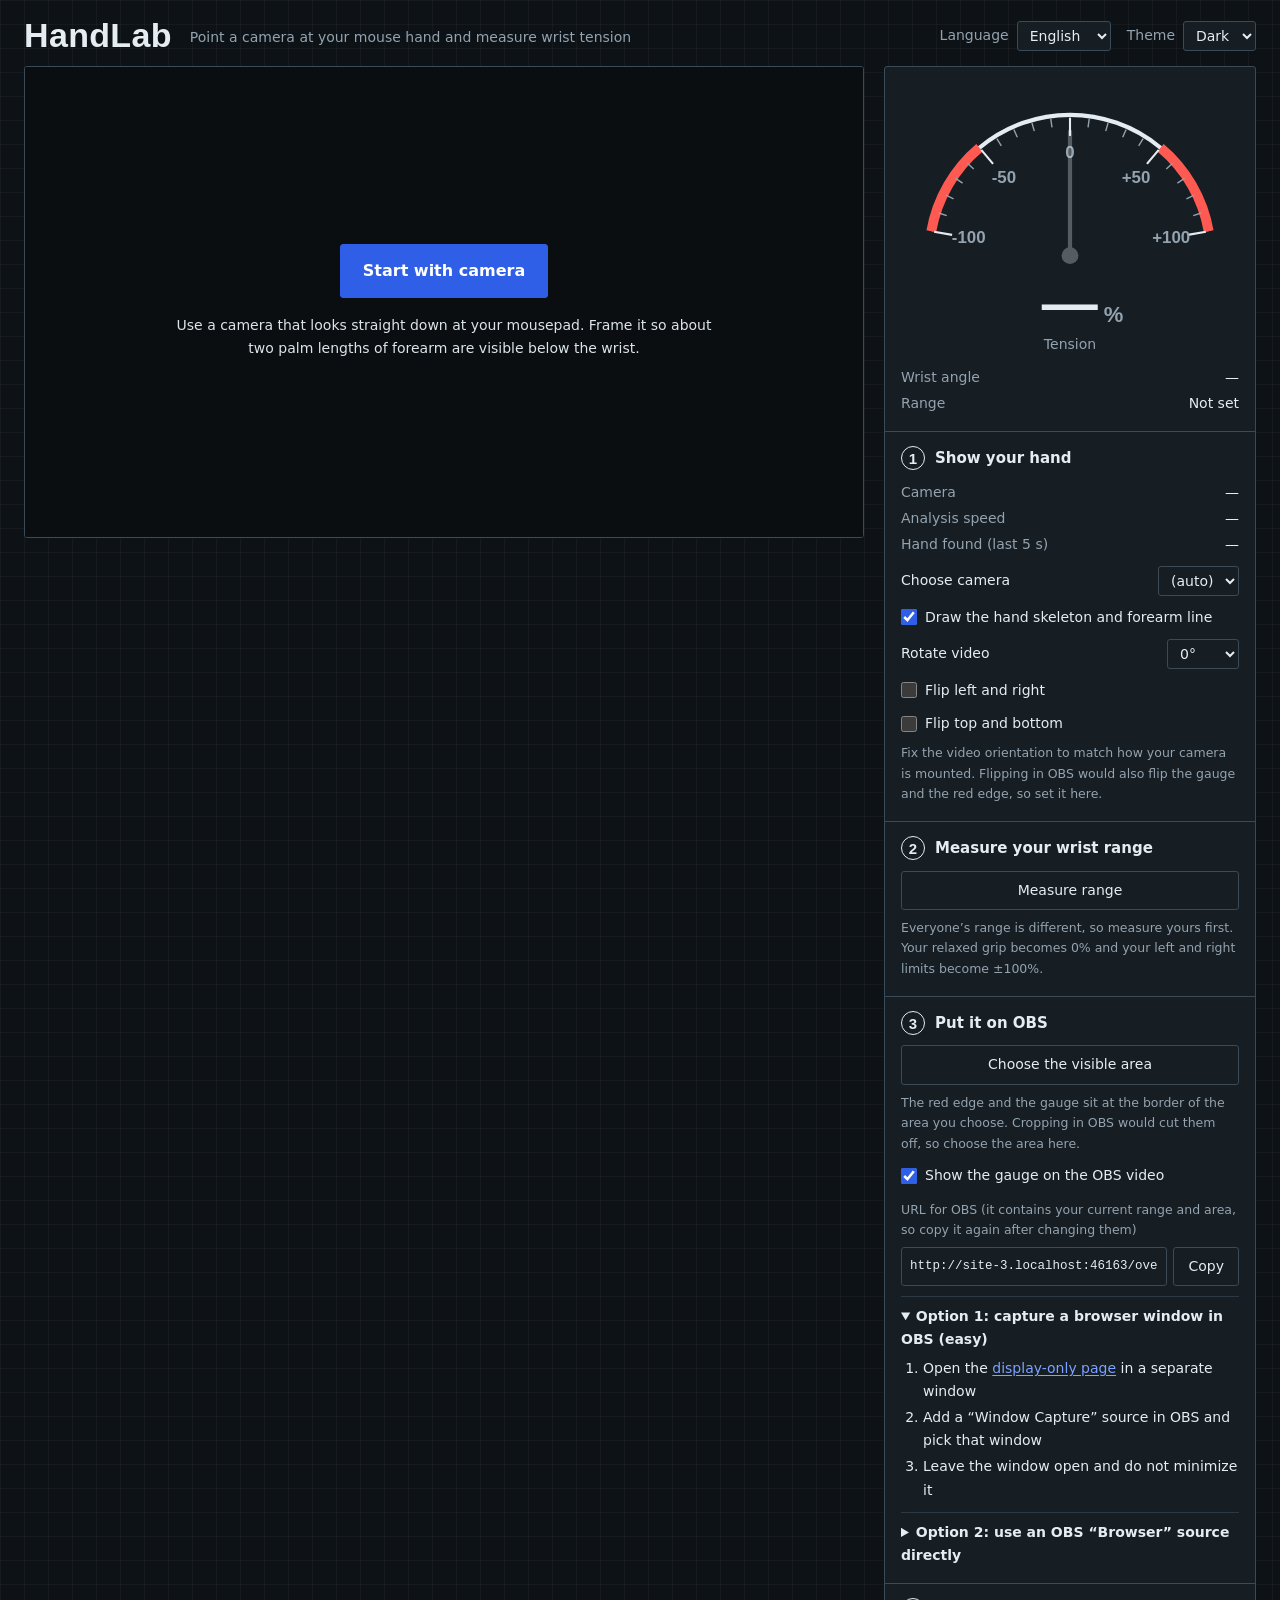
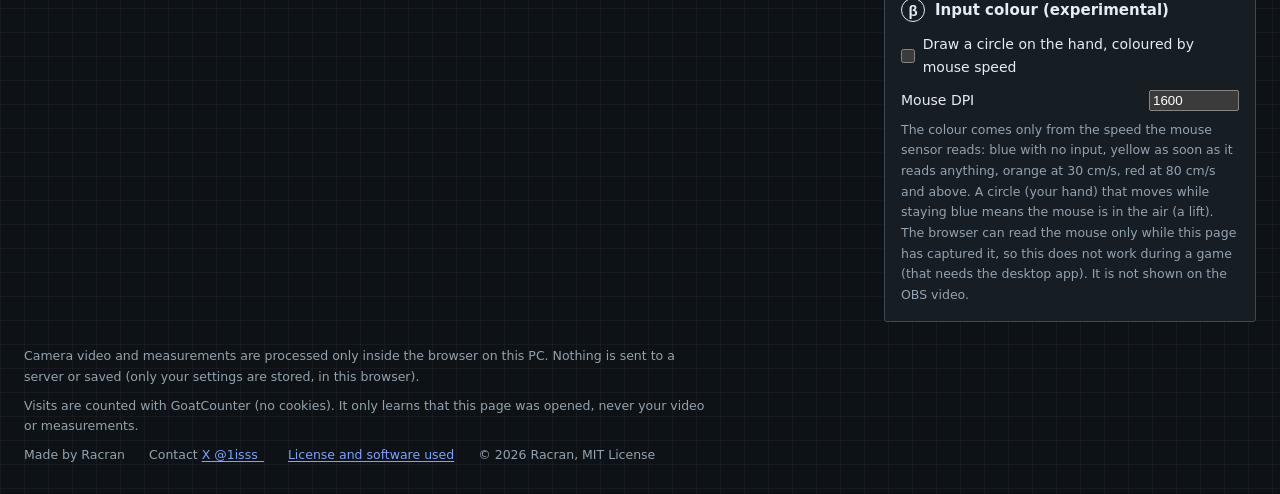
==== commit 8d4190a6: "Experimental: colour a circle on the hand by mouse speed (not published) Blue with no input, yellow " ====
--- a/index.html
+++ b/index.html
@@ -1,7 +1,7 @@
 <!doctype html>
 <html lang="en">
 <head>
-<script type="importmap">{"imports":{"./handlab.js":"./handlab.js?v=4067dc9c","./source.js":"./source.js?v=4067dc9c","./i18n.js":"./i18n.js?v=4067dc9c","./strings.js":"./strings.js?v=4067dc9c"}}</script>
+<script type="importmap">{"imports":{"./handlab.js":"./handlab.js?v=c80ac62a","./source.js":"./source.js?v=c80ac62a","./i18n.js":"./i18n.js?v=c80ac62a","./strings.js":"./strings.js?v=c80ac62a"}}</script>
 <meta charset="utf-8">
 <meta name="viewport" content="width=device-width, initial-scale=1">
 <title>HandLab — measure wrist tension while you aim</title>
@@ -14,7 +14,7 @@
 <script>try { document.documentElement.dataset.theme = (JSON.parse(localStorage.getItem("handlab.v1") || "{}").theme) || "dark"; } catch (e) { document.documentElement.dataset.theme = "dark"; }</script>
 <!-- 訪問の回数だけを数える（GoatCounter。Cookie なし）。操作画面にだけ入れる。localhost では数えない（count.js の仕様） -->
 <script data-goatcounter="https://racran.goatcounter.com/count" async src="https://gc.zgo.at/count.js"></script>
-<link rel="stylesheet" href="style.css?v=4067dc9c">
+<link rel="stylesheet" href="style.css?v=c80ac62a">
 </head>
 <body>
 <header class="top">
@@ -111,6 +111,15 @@
         <p class="hint" data-t="obs.m2.hint"></p>
       </details>
     </section>
+
+    <!-- 試験機能：入力の色。手の位置に円を描き、色はマウスの速さだけで決める -->
+    <section class="step" id="motionStep">
+      <h2><span class="n">β</span><span data-t="mo.title"></span></h2>
+      <label class="check"><input type="checkbox" id="motionOn"> <span data-t="mo.on"></span></label>
+      <label class="field"><span data-t="mo.dpi"></span> <input type="number" id="dpiIn" min="100" max="64000" step="50" style="width:90px"></label>
+      <p class="hint" id="motionState"></p>
+      <p class="hint" data-t="mo.hint"></p>
+    </section>
   </div>
 </main>
 
@@ -129,6 +138,7 @@
 import {
   Engine, Rate, render, cleanCrop, loadSettings, saveSettings, settingsToHash,
   tensionPercent, tiltSide, validRange, GLOW_START, orientFrame, mirrorRange,
+  MouseMeter, palmOf, MOTION_TRAIL_MS, CAMERA_LAG_MS,
 } from "./handlab.js";
 import { openSource, listCameras } from "./source.js";
 import { LANGS, setLang, getLang, t, applyI18n } from "./i18n.js";
@@ -158,6 +168,7 @@
   const auto = $("camSel").querySelector('option[value=""]');
   if (auto) auto.textContent = t("cam.auto");
   persist();
+  if (typeof motionTexts === "function") motionTexts();
 }
 for (const [code, name] of Object.entries(LANGS)) { const o = document.createElement("option"); o.value = code; o.textContent = name; $("langSel").append(o); }
 $("langSel").value = setLang(settings.lang);
@@ -284,6 +295,7 @@
   if (state.source.kind === "camera") refreshCameras();
   note("delegate", engine.delegate === "CPU" ? "note.cpu" : "");
   state.running = true;
+  motionTexts();
   persist();
   for (;;) {
     if (state.switchTo !== null) {  // カメラの切り替え
@@ -293,6 +305,8 @@
     }
     if (state.stop) {  // 「カメラを止める」：カメラを放して、最初の画面に戻る
       state.stop = false; state.running = false;
+      if (document.pointerLockElement) document.exitPointerLock();
+      motionTexts();
       state.source.stop(); state.source = null; state.angle = state.tension = null;
       $("cover").style.display = ""; $("stopBtn").style.display = "none"; $("startBtn").disabled = false;
       $("stCam").textContent = "—"; $("stAngle").textContent = "—";
@@ -311,8 +325,9 @@
     state.tension = state.angle != null && range ? tensionPercent(state.angle, range) : null;
     const side = state.tension != null ? tiltSide(res.points[0], res.forearm, state.tension) : null;
     $("stage").style.setProperty("--ar", frame.width / frame.height);
+    const motion = trackMotion(raw.t, res);
     // 操作画面では映像の全体を出す（OBS に映す範囲は、白い枠で示す）
-    render($("view"), frame.image, frame.width, frame.height, res, { skeleton: settings.skeleton, tension: state.tension, side });
+    render($("view"), frame.image, frame.width, frame.height, res, { skeleton: settings.skeleton, tension: state.tension, side, motion });
     showStatus(res);
     $("stCam").title = state.source.info();
     if (raw.release) raw.release();
@@ -320,6 +335,52 @@
 }
 $("startBtn").onclick = start;
 $("stopBtn").onclick = () => { state.stop = true; };
+
+/* ---------- 入力の色（試験機能） ----------
+   映像をクリックすると、このページがマウスを捕まえる（Esc で戻る）。捕まえている間だけ、マウスの動き（カウント）を読める。
+   ゲームの最中は別のアプリがマウスを使っているので読めない（ゲーム中に使うにはアプリ版が要る）。 */
+const meter = new MouseMeter();
+const motion = { trail: [], prevT: null };
+const local = ["localhost", "127.0.0.1", "[::1]"].includes(location.hostname);
+const devInput = local && new URLSearchParams(location.search).has("frames");  // 開発用：捕まえなくても読む（自動の確認のため）
+const captured = () => document.pointerLockElement === $("stage") || devInput;
+const moveEvent = "onpointerrawupdate" in window ? "pointerrawupdate" : "pointermove";  // 使えれば、間引かれない方
+document.addEventListener(moveEvent, (e) => { if (settings.motion && captured()) meter.add(e.timeStamp, e.movementX, e.movementY); });
+$("stage").addEventListener("click", async () => {
+  if (!settings.motion || !state.running || $("stage").classList.contains("edit") || document.pointerLockElement) return;
+  try { await $("stage").requestPointerLock({ unadjustedMovement: true }); }  // OS の加速を通さない動き（使えるブラウザなら）
+  catch (e) { try { await $("stage").requestPointerLock(); } catch (e2) { /* 捕まえられなくても続ける */ } }
+});
+document.addEventListener("pointerlockchange", motionTexts);
+function motionTexts() {
+  $("motionState").textContent = !settings.motion ? "" : !state.running ? t("mo.needStart")
+    : captured() ? t("mo.locked") : t("mo.click");
+  $("stage").classList.toggle("grab", settings.motion && state.running && !captured());
+}
+/** 解析が終わったコマの、手の位置とマウスの速さを尾に足す。描く物（無ければ null）を返す。 */
+function trackMotion(frameT, res) {
+  if (!settings.motion || frameT == null) { motion.trail = []; motion.prevT = null; return null; }
+  const t1 = frameT - CAMERA_LAG_MS, t0 = motion.prevT;  // 映像の遅れの分だけ前のマウスの動きと合わせる
+  motion.prevT = t1;
+  if (t0 == null || t1 <= t0) return null;
+  const [dx, dy] = meter.sum(t0, t1);
+  const v = Math.hypot(dx, dy) * (2.54 / (settings.dpi || 1600)) / ((t1 - t0) / 1000);  // cm/秒
+  if (res && res.points) motion.trail.push({ t: frameT, ...palmOf(res.points), v });
+  motion.trail = motion.trail.filter((m) => frameT - m.t <= MOTION_TRAIL_MS);
+  return { trail: motion.trail, now: frameT };
+}
+$("motionOn").checked = !!settings.motion;
+$("dpiIn").value = settings.dpi || 1600;
+$("motionOn").onchange = (e) => {
+  settings.motion = e.target.checked;
+  if (!settings.motion && document.pointerLockElement) document.exitPointerLock();
+  persist(); motionTexts();
+};
+$("dpiIn").onchange = (e) => {
+  const v = Number(e.target.value);
+  settings.dpi = v >= 100 && v <= 64000 ? v : 1600;
+  e.target.value = settings.dpi; persist();
+};
 
 /* ---------- 可動域の測定：楽な構え（中立）→ 左右の限界まで往復（上限・下限） ---------- */
 const CALIB = { ready: 3, neutral: 2, sweep: 9 };  // 各段階の秒数
--- a/style.css
+++ b/style.css
@@ -140,7 +140,8 @@
 #cropBox { position: absolute; display: none; outline: 2px solid #fff; box-shadow: 0 0 0 1px #000; cursor: move; touch-action: none; }
 .dim { position: absolute; display: none; background: rgba(0, 0, 0, .6); pointer-events: none; }
 #stage.edit #cropBox, #stage.edit .dim { display: block; }
-#stage.edit { overflow: visible; }  /* 端にある角のつまみが切れないように */
+#stage.edit { overflow: visible; }
+#stage.grab { cursor: pointer; }  /* 入力の色（試験機能）：クリックでマウスを捕まえる */  /* 端にある角のつまみが切れないように */
 .hd { position: absolute; background: #fff; border: 1px solid #000; border-radius: 2px; }
 .hd:hover { background: var(--blue); }
 .hd.l, .hd.r { width: 10px; height: 44px; top: calc(50% - 22px); cursor: ew-resize; }
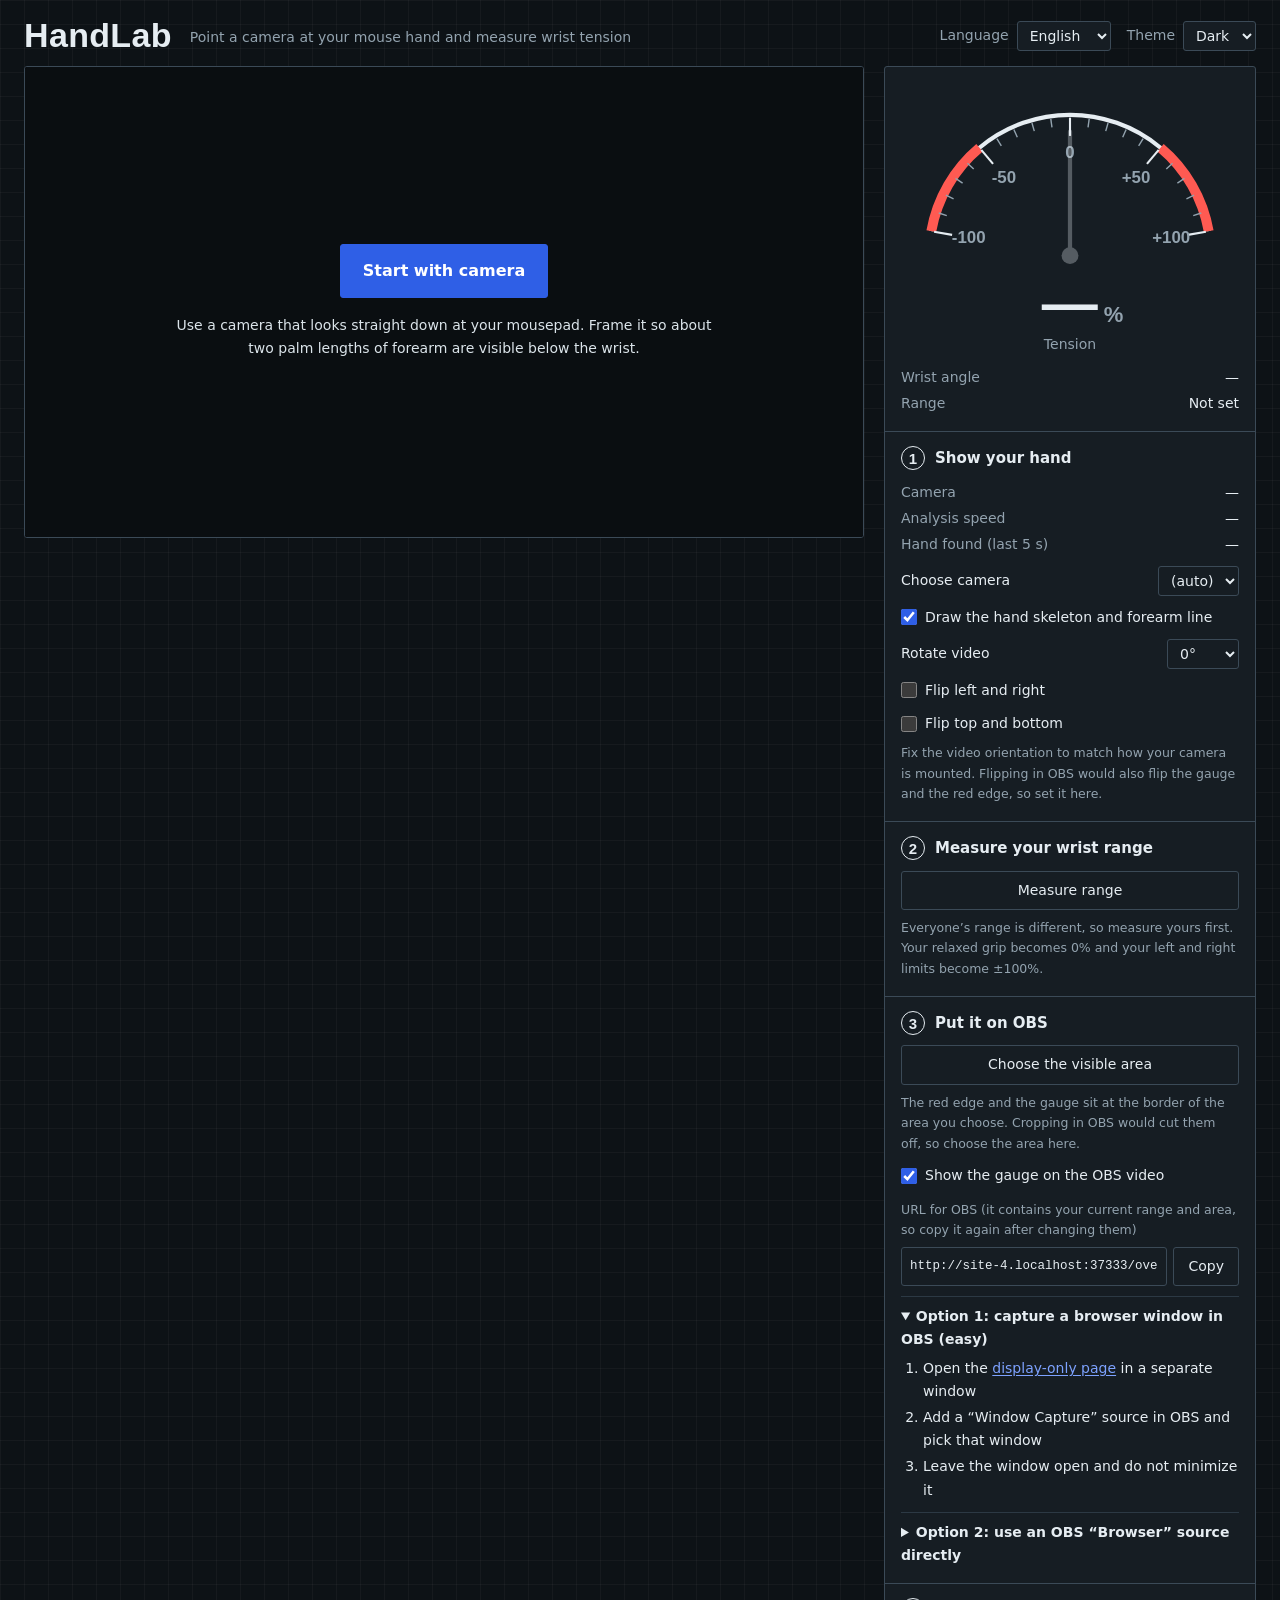
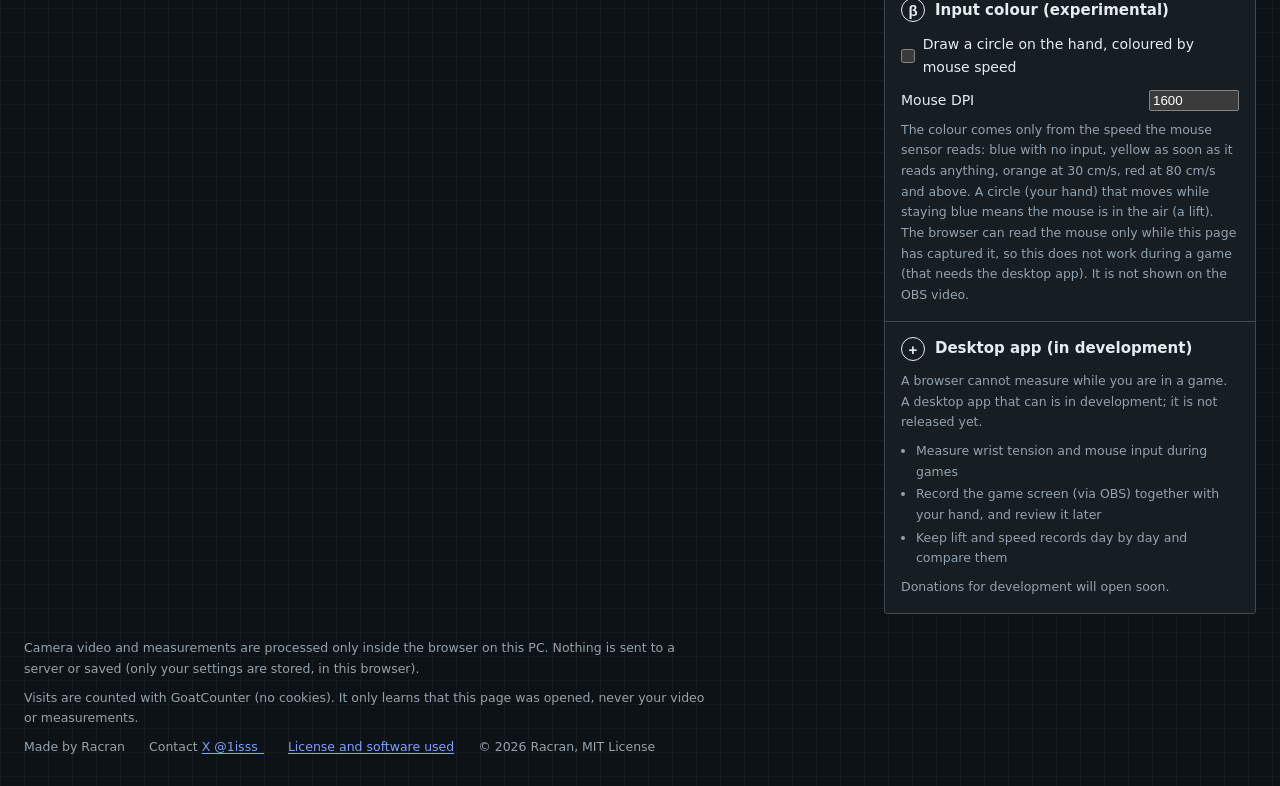
==== commit b90bec07: "Add a 'desktop app in development' card with a slot for a donation link The donation button and foot" ====
--- a/index.html
+++ b/index.html
@@ -1,7 +1,7 @@
 <!doctype html>
 <html lang="en">
 <head>
-<script type="importmap">{"imports":{"./handlab.js":"./handlab.js?v=c80ac62a","./source.js":"./source.js?v=c80ac62a","./i18n.js":"./i18n.js?v=c80ac62a","./strings.js":"./strings.js?v=c80ac62a"}}</script>
+<script type="importmap">{"imports":{"./handlab.js":"./handlab.js?v=d1fb1203","./source.js":"./source.js?v=d1fb1203","./i18n.js":"./i18n.js?v=d1fb1203","./strings.js":"./strings.js?v=d1fb1203"}}</script>
 <meta charset="utf-8">
 <meta name="viewport" content="width=device-width, initial-scale=1">
 <title>HandLab — measure wrist tension while you aim</title>
@@ -14,7 +14,7 @@
 <script>try { document.documentElement.dataset.theme = (JSON.parse(localStorage.getItem("handlab.v1") || "{}").theme) || "dark"; } catch (e) { document.documentElement.dataset.theme = "dark"; }</script>
 <!-- 訪問の回数だけを数える（GoatCounter。Cookie なし）。操作画面にだけ入れる。localhost では数えない（count.js の仕様） -->
 <script data-goatcounter="https://racran.goatcounter.com/count" async src="https://gc.zgo.at/count.js"></script>
-<link rel="stylesheet" href="style.css?v=c80ac62a">
+<link rel="stylesheet" href="style.css?v=d1fb1203">
 </head>
 <body>
 <header class="top">
@@ -120,6 +120,19 @@
       <p class="hint" id="motionState"></p>
       <p class="hint" data-t="mo.hint"></p>
     </section>
+
+    <!-- アプリ版（開発中）と、開発の寄付 -->
+    <section class="step" id="appStep">
+      <h2><span class="n">+</span><span data-t="app.title"></span></h2>
+      <p class="hint" style="margin-top:0" data-t="app.body"></p>
+      <ul class="hint applist">
+        <li data-t="app.f1"></li>
+        <li data-t="app.f2"></li>
+        <li data-t="app.f3"></li>
+      </ul>
+      <a class="btn primary wide" id="donateBtn" target="_blank" rel="noopener" data-t="app.donate" hidden></a>
+      <p class="hint" id="donateSoon" data-t="app.donateSoon"></p>
+    </section>
   </div>
 </main>
 
@@ -130,6 +143,7 @@
     <li><span data-t="foot.by"></span> Racran</li>
     <li><span data-t="foot.contact"></span> <a href="https://x.com/1isss_" target="_blank" rel="noopener">X @1isss_</a></li>
     <li><a href="licenses.html" data-t="foot.licenses"></a></li>
+    <li id="donateFoot" hidden><a id="donateFootLink" target="_blank" rel="noopener" data-t="app.donateShort"></a></li>
     <li>© 2026 Racran, MIT License</li>
   </ul>
 </footer>
@@ -138,7 +152,7 @@
 import {
   Engine, Rate, render, cleanCrop, loadSettings, saveSettings, settingsToHash,
   tensionPercent, tiltSide, validRange, GLOW_START, orientFrame, mirrorRange,
-  MouseMeter, palmOf, MOTION_TRAIL_MS, CAMERA_LAG_MS,
+  MouseMeter, palmOf, MOTION_TRAIL_MS, CAMERA_LAG_MS, DONATE_URL,
 } from "./handlab.js";
 import { openSource, listCameras } from "./source.js";
 import { LANGS, setLang, getLang, t, applyI18n } from "./i18n.js";
@@ -336,6 +350,13 @@
 $("startBtn").onclick = start;
 $("stopBtn").onclick = () => { state.stop = true; };
 
+/* ---------- 開発の寄付（受付ページができるまでは「準備中」） ---------- */
+if (DONATE_URL) {
+  $("donateBtn").href = $("donateFootLink").href = DONATE_URL;
+  $("donateBtn").hidden = $("donateFoot").hidden = false;
+  $("donateSoon").hidden = true;
+}
+
 /* ---------- 入力の色（試験機能） ----------
    映像をクリックすると、このページがマウスを捕まえる（Esc で戻る）。捕まえている間だけ、マウスの動き（カウント）を読める。
    ゲームの最中は別のアプリがマウスを使っているので読めない（ゲーム中に使うにはアプリ版が要る）。 */
--- a/style.css
+++ b/style.css
@@ -74,6 +74,13 @@
 button.primary:hover { background: var(--primary-hover); }
 button.big { padding: 13px 22px; font-size: 16px; }
 button.wide { width: 100%; }
+a.btn { display: inline-block; padding: 7px 14px; border: 1.5px solid var(--edge); border-radius: 3px; text-decoration: none; text-align: center; box-sizing: border-box; }
+a.btn.primary { background: var(--primary); border-color: var(--primary); color: #fff; font-weight: 600; }
+a.btn.primary:hover { background: var(--primary-hover); }
+a.btn.wide { display: block; width: 100%; margin-top: 10px; }
+[hidden] { display: none !important; }  /* 見た目の指定で hidden が効かなくならないように */
+.applist { margin: 6px 0 0; padding-left: 1.2em; }
+.applist li { margin: 2px 0; }
 button:disabled { opacity: .5; cursor: default; }
 select { padding: 5px 8px; min-width: 0; }
 input[type=text] { padding: 6px 8px; min-width: 0; }
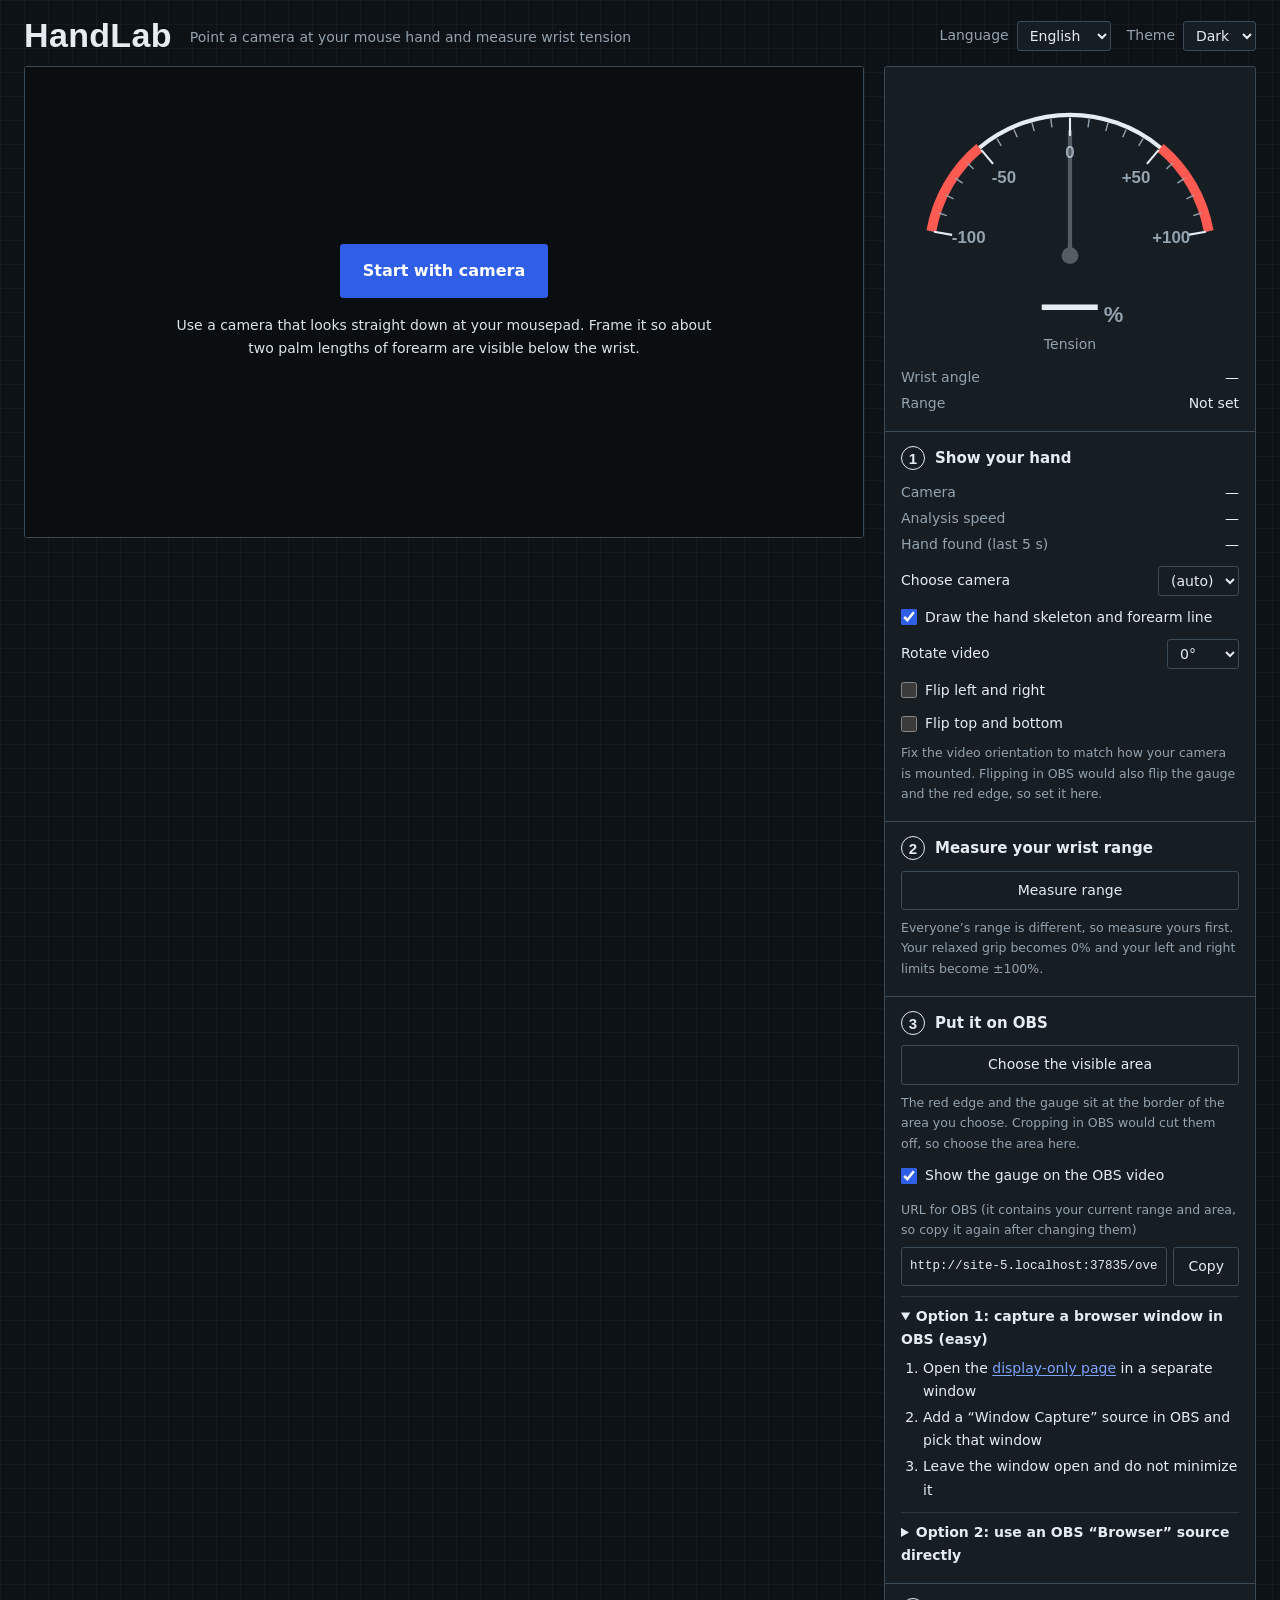
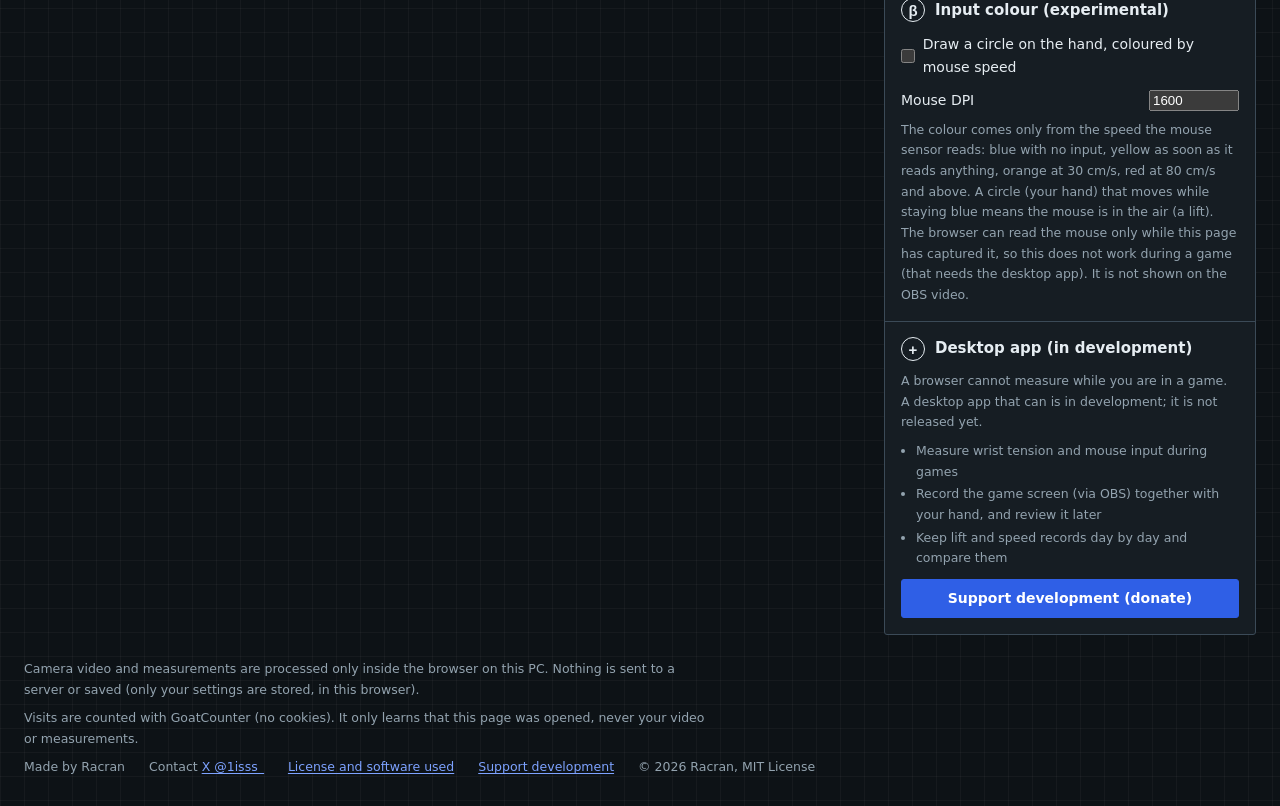
==== commit 9bcda484: "Point the donation button to Ko-fi (ko-fi.com/racran) Co-Authored-By: Claude Opus 5.5 <noreply@anthr" ====
--- a/index.html
+++ b/index.html
@@ -1,7 +1,7 @@
 <!doctype html>
 <html lang="en">
 <head>
-<script type="importmap">{"imports":{"./handlab.js":"./handlab.js?v=d1fb1203","./source.js":"./source.js?v=d1fb1203","./i18n.js":"./i18n.js?v=d1fb1203","./strings.js":"./strings.js?v=d1fb1203"}}</script>
+<script type="importmap">{"imports":{"./handlab.js":"./handlab.js?v=bca34787","./source.js":"./source.js?v=bca34787","./i18n.js":"./i18n.js?v=bca34787","./strings.js":"./strings.js?v=bca34787"}}</script>
 <meta charset="utf-8">
 <meta name="viewport" content="width=device-width, initial-scale=1">
 <title>HandLab — measure wrist tension while you aim</title>
@@ -14,7 +14,7 @@
 <script>try { document.documentElement.dataset.theme = (JSON.parse(localStorage.getItem("handlab.v1") || "{}").theme) || "dark"; } catch (e) { document.documentElement.dataset.theme = "dark"; }</script>
 <!-- 訪問の回数だけを数える（GoatCounter。Cookie なし）。操作画面にだけ入れる。localhost では数えない（count.js の仕様） -->
 <script data-goatcounter="https://racran.goatcounter.com/count" async src="https://gc.zgo.at/count.js"></script>
-<link rel="stylesheet" href="style.css?v=d1fb1203">
+<link rel="stylesheet" href="style.css?v=bca34787">
 </head>
 <body>
 <header class="top">
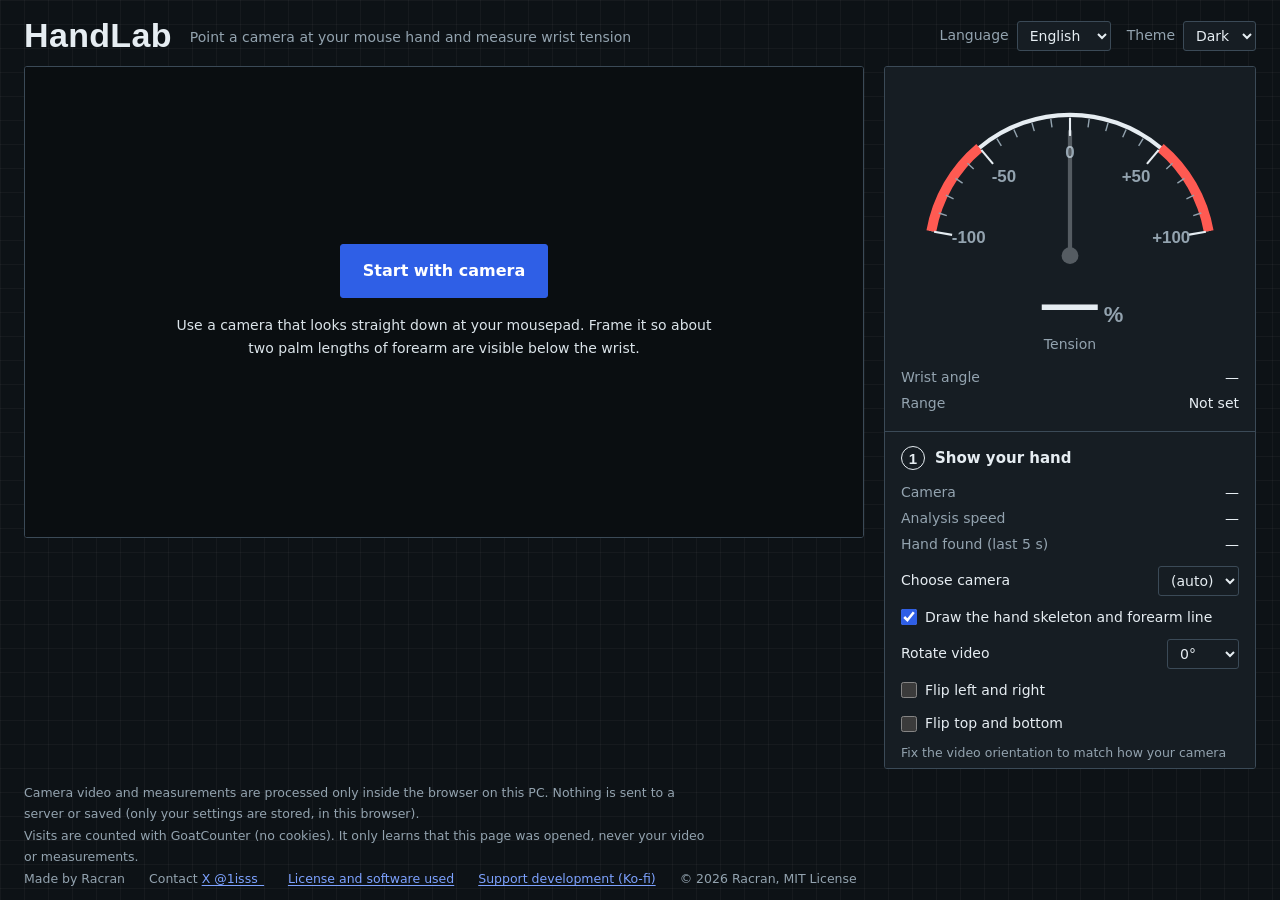
==== commit 2899bc31: "Scroll only the right panel on wide screens; move donation to the footer On screens wider than 940px" ====
--- a/index.html
+++ b/index.html
@@ -1,7 +1,7 @@
 <!doctype html>
 <html lang="en">
 <head>
-<script type="importmap">{"imports":{"./handlab.js":"./handlab.js?v=bca34787","./source.js":"./source.js?v=bca34787","./i18n.js":"./i18n.js?v=bca34787","./strings.js":"./strings.js?v=bca34787"}}</script>
+<script type="importmap">{"imports":{"./handlab.js":"./handlab.js?v=f5cb223c","./source.js":"./source.js?v=f5cb223c","./i18n.js":"./i18n.js?v=f5cb223c","./strings.js":"./strings.js?v=f5cb223c"}}</script>
 <meta charset="utf-8">
 <meta name="viewport" content="width=device-width, initial-scale=1">
 <title>HandLab — measure wrist tension while you aim</title>
@@ -14,9 +14,9 @@
 <script>try { document.documentElement.dataset.theme = (JSON.parse(localStorage.getItem("handlab.v1") || "{}").theme) || "dark"; } catch (e) { document.documentElement.dataset.theme = "dark"; }</script>
 <!-- 訪問の回数だけを数える（GoatCounter。Cookie なし）。操作画面にだけ入れる。localhost では数えない（count.js の仕様） -->
 <script data-goatcounter="https://racran.goatcounter.com/count" async src="https://gc.zgo.at/count.js"></script>
-<link rel="stylesheet" href="style.css?v=bca34787">
+<link rel="stylesheet" href="style.css?v=f5cb223c">
 </head>
-<body>
+<body class="app">
 <header class="top">
   <h1 class="wordmark">HandLab</h1>
   <p data-t="head.tagline"></p>
@@ -130,8 +130,6 @@
         <li data-t="app.f2"></li>
         <li data-t="app.f3"></li>
       </ul>
-      <a class="btn primary wide" id="donateBtn" target="_blank" rel="noopener" data-t="app.donate" hidden></a>
-      <p class="hint" id="donateSoon" data-t="app.donateSoon"></p>
     </section>
   </div>
 </main>
@@ -350,11 +348,10 @@
 $("startBtn").onclick = start;
 $("stopBtn").onclick = () => { state.stop = true; };
 
-/* ---------- 開発の寄付（受付ページができるまでは「準備中」） ---------- */
+/* ---------- 開発の寄付（フッターに小さく。受付ページの URL が無ければ出さない） ---------- */
 if (DONATE_URL) {
-  $("donateBtn").href = $("donateFootLink").href = DONATE_URL;
-  $("donateBtn").hidden = $("donateFoot").hidden = false;
-  $("donateSoon").hidden = true;
+  $("donateFootLink").href = DONATE_URL;
+  $("donateFoot").hidden = false;
 }
 
 /* ---------- 入力の色（試験機能） ----------
--- a/style.css
+++ b/style.css
@@ -74,10 +74,6 @@
 button.primary:hover { background: var(--primary-hover); }
 button.big { padding: 13px 22px; font-size: 16px; }
 button.wide { width: 100%; }
-a.btn { display: inline-block; padding: 7px 14px; border: 1.5px solid var(--edge); border-radius: 3px; text-decoration: none; text-align: center; box-sizing: border-box; }
-a.btn.primary { background: var(--primary); border-color: var(--primary); color: #fff; font-weight: 600; }
-a.btn.primary:hover { background: var(--primary-hover); }
-a.btn.wide { display: block; width: 100%; margin-top: 10px; }
 [hidden] { display: none !important; }  /* 見た目の指定で hidden が効かなくならないように */
 .applist { margin: 6px 0 0; padding-left: 1.2em; }
 .applist li { margin: 2px 0; }
@@ -91,6 +87,15 @@
 .bench { display: grid; grid-template-columns: minmax(0, 1fr) 372px; gap: 20px; padding: 0 24px 20px; align-items: start; }
 .bench > div:first-child { position: sticky; top: 12px; }  /* 右の紙を下まで読んでも、映像は見えたままにする */
 @media (max-width: 940px) { .bench { grid-template-columns: 1fr; } .bench > div:first-child { position: static; } }
+/* 広い画面：ページ全体は動かさず、右の紙だけをスクロールする（映像・題字・フッターは画面に収めたまま） */
+@media (min-width: 941px) {
+  body.app { height: 100vh; display: flex; flex-direction: column; overflow: hidden; }
+  .app .bench { flex: 1; min-height: 0; grid-template-rows: minmax(0, 1fr); align-items: stretch; padding-bottom: 12px; }
+  .app .bench > div:first-child { position: static; min-height: 0; overflow-y: auto; }
+  .app .sheet { min-height: 0; overflow-y: auto; overscroll-behavior: contain; }
+  .app .foot { flex: none; padding: 2px 24px 10px; }
+  .app .foot p { margin-bottom: 2px; }
+}
 .sheet { background: var(--sheet); border: 1.5px solid var(--edge); border-radius: 3px; }
 .sheet > section { padding: 14px 16px 16px; border-top: 1.5px solid var(--edge); }
 .sheet > section:first-child { border-top: 0; }
@@ -147,8 +152,8 @@
 #cropBox { position: absolute; display: none; outline: 2px solid #fff; box-shadow: 0 0 0 1px #000; cursor: move; touch-action: none; }
 .dim { position: absolute; display: none; background: rgba(0, 0, 0, .6); pointer-events: none; }
 #stage.edit #cropBox, #stage.edit .dim { display: block; }
-#stage.edit { overflow: visible; }
-#stage.grab { cursor: pointer; }  /* 入力の色（試験機能）：クリックでマウスを捕まえる */  /* 端にある角のつまみが切れないように */
+#stage.edit { overflow: visible; }  /* 端にある角のつまみが切れないように */
+#stage.grab { cursor: pointer; }  /* 入力の色（試験機能）：クリックでマウスを捕まえる */
 .hd { position: absolute; background: #fff; border: 1px solid #000; border-radius: 2px; }
 .hd:hover { background: var(--blue); }
 .hd.l, .hd.r { width: 10px; height: 44px; top: calc(50% - 22px); cursor: ew-resize; }
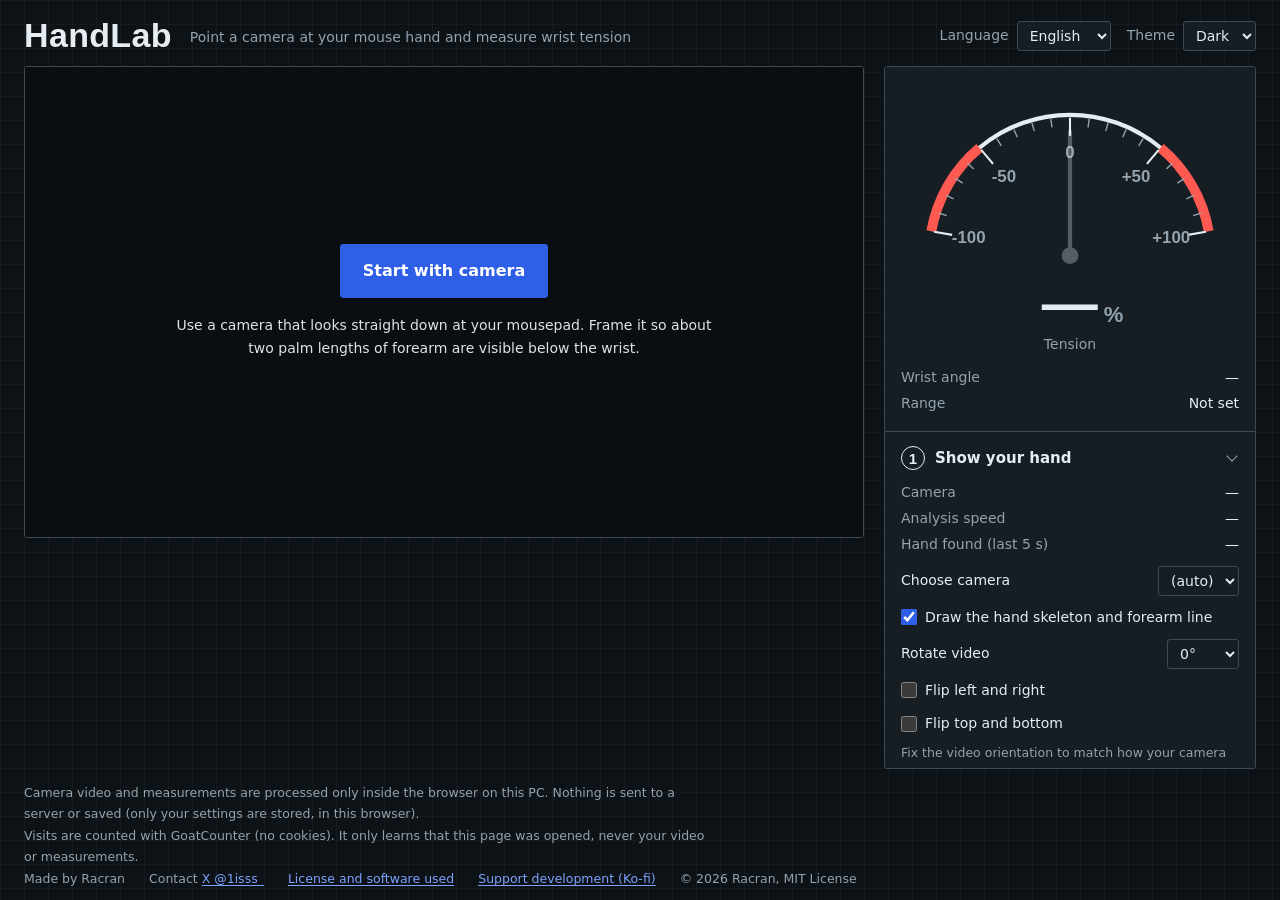
==== commit b63ca870: "Fold the steps by their headings; keep the video column from scrolling Each step heading is a button" ====
--- a/index.html
+++ b/index.html
@@ -1,7 +1,7 @@
 <!doctype html>
 <html lang="en">
 <head>
-<script type="importmap">{"imports":{"./handlab.js":"./handlab.js?v=f5cb223c","./source.js":"./source.js?v=f5cb223c","./i18n.js":"./i18n.js?v=f5cb223c","./strings.js":"./strings.js?v=f5cb223c"}}</script>
+<script type="importmap">{"imports":{"./handlab.js":"./handlab.js?v=87eef42d","./source.js":"./source.js?v=87eef42d","./i18n.js":"./i18n.js?v=87eef42d","./strings.js":"./strings.js?v=87eef42d"}}</script>
 <meta charset="utf-8">
 <meta name="viewport" content="width=device-width, initial-scale=1">
 <title>HandLab — measure wrist tension while you aim</title>
@@ -14,7 +14,7 @@
 <script>try { document.documentElement.dataset.theme = (JSON.parse(localStorage.getItem("handlab.v1") || "{}").theme) || "dark"; } catch (e) { document.documentElement.dataset.theme = "dark"; }</script>
 <!-- 訪問の回数だけを数える（GoatCounter。Cookie なし）。操作画面にだけ入れる。localhost では数えない（count.js の仕様） -->
 <script data-goatcounter="https://racran.goatcounter.com/count" async src="https://gc.zgo.at/count.js"></script>
-<link rel="stylesheet" href="style.css?v=f5cb223c">
+<link rel="stylesheet" href="style.css?v=87eef42d">
 </head>
 <body class="app">
 <header class="top">
@@ -52,8 +52,8 @@
       </dl>
     </section>
 
-    <section class="step">
-      <h2><span class="n">1</span><span data-t="s1.title"></span></h2>
+    <section class="step" data-fold="s1">
+      <h2><button class="fold" type="button" aria-expanded="true"><span class="n">1</span><span class="ttl" data-t="s1.title"></span><span class="sum" id="sum-s1"></span></button></h2>
       <dl class="rows">
         <dt data-t="st.cam"></dt><dd id="stCam">—</dd>
         <dt data-t="st.fps"></dt><dd id="stFps">—</dd>
@@ -68,8 +68,8 @@
       <button class="wide gap" id="stopBtn" style="display:none" data-t="cam.stop" data-t-title="cam.stopTitle"></button>
     </section>
 
-    <section class="step">
-      <h2><span class="n">2</span><span data-t="s2.title"></span></h2>
+    <section class="step" data-fold="s2">
+      <h2><button class="fold" type="button" aria-expanded="true"><span class="n">2</span><span class="ttl" data-t="s2.title"></span><span class="sum" id="sum-s2"></span></button></h2>
       <div id="calibBox" class="notice" style="display:none;margin-top:0">
         <div id="calibText"></div>
         <div id="calibSub" class="hint"></div>
@@ -83,8 +83,8 @@
       <p class="hint" data-t="calib.hint"></p>
     </section>
 
-    <section class="step">
-      <h2><span class="n">3</span><span data-t="s3.title"></span></h2>
+    <section class="step" data-fold="s3">
+      <h2><button class="fold" type="button" aria-expanded="true"><span class="n">3</span><span class="ttl" data-t="s3.title"></span><span class="sum" id="sum-s3"></span></button></h2>
       <button class="wide" id="cropBtn"></button>
       <p class="hint" id="cropHint"></p>
       <label class="check"><input type="checkbox" id="gaugeOn" checked> <span data-t="gauge.on"></span></label>
@@ -113,8 +113,8 @@
     </section>
 
     <!-- 試験機能：入力の色。手の位置に円を描き、色はマウスの速さだけで決める -->
-    <section class="step" id="motionStep">
-      <h2><span class="n">β</span><span data-t="mo.title"></span></h2>
+    <section class="step" id="motionStep" data-fold="mo">
+      <h2><button class="fold" type="button" aria-expanded="true"><span class="n">β</span><span class="ttl" data-t="mo.title"></span><span class="sum" id="sum-mo"></span></button></h2>
       <label class="check"><input type="checkbox" id="motionOn"> <span data-t="mo.on"></span></label>
       <label class="field"><span data-t="mo.dpi"></span> <input type="number" id="dpiIn" min="100" max="64000" step="50" style="width:90px"></label>
       <p class="hint" id="motionState"></p>
@@ -122,8 +122,8 @@
     </section>
 
     <!-- アプリ版（開発中）と、開発の寄付 -->
-    <section class="step" id="appStep">
-      <h2><span class="n">+</span><span data-t="app.title"></span></h2>
+    <section class="step" id="appStep" data-fold="app">
+      <h2><button class="fold" type="button" aria-expanded="true"><span class="n">+</span><span class="ttl" data-t="app.title"></span><span class="sum" id="sum-app"></span></button></h2>
       <p class="hint" style="margin-top:0" data-t="app.body"></p>
       <ul class="hint applist">
         <li data-t="app.f1"></li>
@@ -173,6 +173,7 @@
 }
 function refreshTexts() {
   applyI18n();
+  foldSums();
   document.title = t("page.title");
   setCover(cover.key, cover.vars);
   note();
@@ -348,6 +349,39 @@
 $("startBtn").onclick = start;
 $("stopBtn").onclick = () => { state.stop = true; };
 
+/* ---------- 右の欄：見出しを押して畳む ----------
+   畳んだ欄は、見出しの右に「いまの状態」を 1 行で出す。開け閉めはこのブラウザに覚えておく。
+   はじめて来た人には、①と、まだ済んでいない②だけを開いて見せる */
+const FOLD_DEFAULT = () => ({ s1: false, s2: !!settings.range, s3: true, mo: true, app: true });  // true = 畳む
+function foldState() { return { ...FOLD_DEFAULT(), ...(settings.fold || {}) }; }
+function setFold(key, closed) {
+  const sec = document.querySelector(`[data-fold="${key}"]`);
+  sec.classList.toggle("closed", closed);
+  sec.querySelector(".fold").setAttribute("aria-expanded", String(!closed));
+}
+function foldSums() {
+  const r = settings.range, c = settings.crop || {};
+  const sums = {
+    s1: state.running ? t("sum.s1.on", { fps: $("stFps").textContent }) : t("sum.s1.off"),
+    s2: r ? t("range.value", { min: signed(r.min), max: signed(r.max), neutral: signed(r.neutral) }) : t("range.unset"),
+    s3: c.l || c.t || c.r || c.b ? t("sum.s3.crop") : t("sum.s3.full"),
+    mo: t(settings.motion ? "sum.mo.on" : "sum.mo.off"),
+    app: "",
+  };
+  for (const [k, v] of Object.entries(sums)) $("sum-" + k).textContent = v;
+}
+for (const sec of document.querySelectorAll("[data-fold]")) {
+  const key = sec.dataset.fold;
+  setFold(key, foldState()[key]);
+  sec.querySelector(".fold").onclick = () => {
+    const closed = !sec.classList.contains("closed");
+    settings.fold = { ...foldState(), [key]: closed };
+    setFold(key, closed); persist();
+    if (!closed) sec.scrollIntoView({ block: "nearest" });  // 開いた欄の中身が見えるところまで送る
+  };
+}
+setInterval(foldSums, 1000);  // fps などが変わるので、ときどき書き直す（畳んでいる欄だけが見える）
+
 /* ---------- 開発の寄付（フッターに小さく。受付ページの URL が無ければ出さない） ---------- */
 if (DONATE_URL) {
   $("donateFootLink").href = DONATE_URL;
@@ -497,7 +531,7 @@
     $("cropHint").append(reset);
   }
 }
-$("cropBtn").onclick = () => { $("stage").classList.toggle("edit"); cropTexts(); placeBox(); };
+$("cropBtn").onclick = () => { $("stage").classList.toggle("edit"); cropTexts(); placeBox(); foldSums(); };
 placeBox();
 
 /* ---------- 始める ---------- */
--- a/style.css
+++ b/style.css
@@ -91,7 +91,8 @@
 @media (min-width: 941px) {
   body.app { height: 100vh; display: flex; flex-direction: column; overflow: hidden; }
   .app .bench { flex: 1; min-height: 0; grid-template-rows: minmax(0, 1fr); align-items: stretch; padding-bottom: 12px; }
-  .app .bench > div:first-child { position: static; min-height: 0; overflow-y: auto; }
+  .app .bench > div:first-child { position: static; min-height: 0; container-type: size; }  /* 映像は、この欄の幅と高さの両方に収まる大きさにする */
+  .app #stage { width: min(100cqw, 100cqh * var(--ar, 1.7778)); }
   .app .sheet { min-height: 0; overflow-y: auto; overscroll-behavior: contain; }
   .app .foot { flex: none; padding: 2px 24px 10px; }
   .app .foot p { margin-bottom: 2px; }
@@ -100,6 +101,19 @@
 .sheet > section { padding: 14px 16px 16px; border-top: 1.5px solid var(--edge); }
 .sheet > section:first-child { border-top: 0; }
 .step h2 { display: flex; align-items: center; gap: 10px; font-size: 15px; font-weight: 600; margin: 0 0 10px; }
+/* 見出しを押すと畳める。畳んだときは、見出しの右に「いまの状態」を 1 行で出す */
+.step h2 .fold { all: unset; box-sizing: border-box; display: flex; align-items: center; gap: 10px; width: 100%; cursor: pointer; border-radius: 3px; }
+.step h2 .fold:focus-visible { outline: 2px solid var(--blue); outline-offset: 3px; }
+.step h2 .fold .ttl { flex: none; }
+.step h2 .fold .sum { flex: 1; min-width: 0; text-align: right; font-weight: 400; font-size: 12.5px; color: var(--soft);
+  white-space: nowrap; overflow: hidden; text-overflow: ellipsis; visibility: hidden; }
+.step h2 .fold::after { content: ""; flex: none; width: 7px; height: 7px; border: solid var(--soft); border-width: 0 1.5px 1.5px 0;
+  transform: translateY(-2px) rotate(45deg); margin: 0 3px 0 2px; }
+.step.closed { padding-bottom: 14px; }
+.step.closed h2 { margin: 0; }
+.step.closed h2 .fold .sum { visibility: visible; }
+.step.closed h2 .fold::after { transform: rotate(-45deg); }
+.step.closed > :not(h2) { display: none !important; }
 .step h2 .n { font: 600 15px/1 var(--num); width: 24px; height: 24px; border: 1.5px solid var(--ink); border-radius: 50%;
   display: grid; place-items: center; flex: none; padding-top: 1px; }
 .hint { color: var(--soft); font-size: 12.5px; margin: 8px 0 0; }
